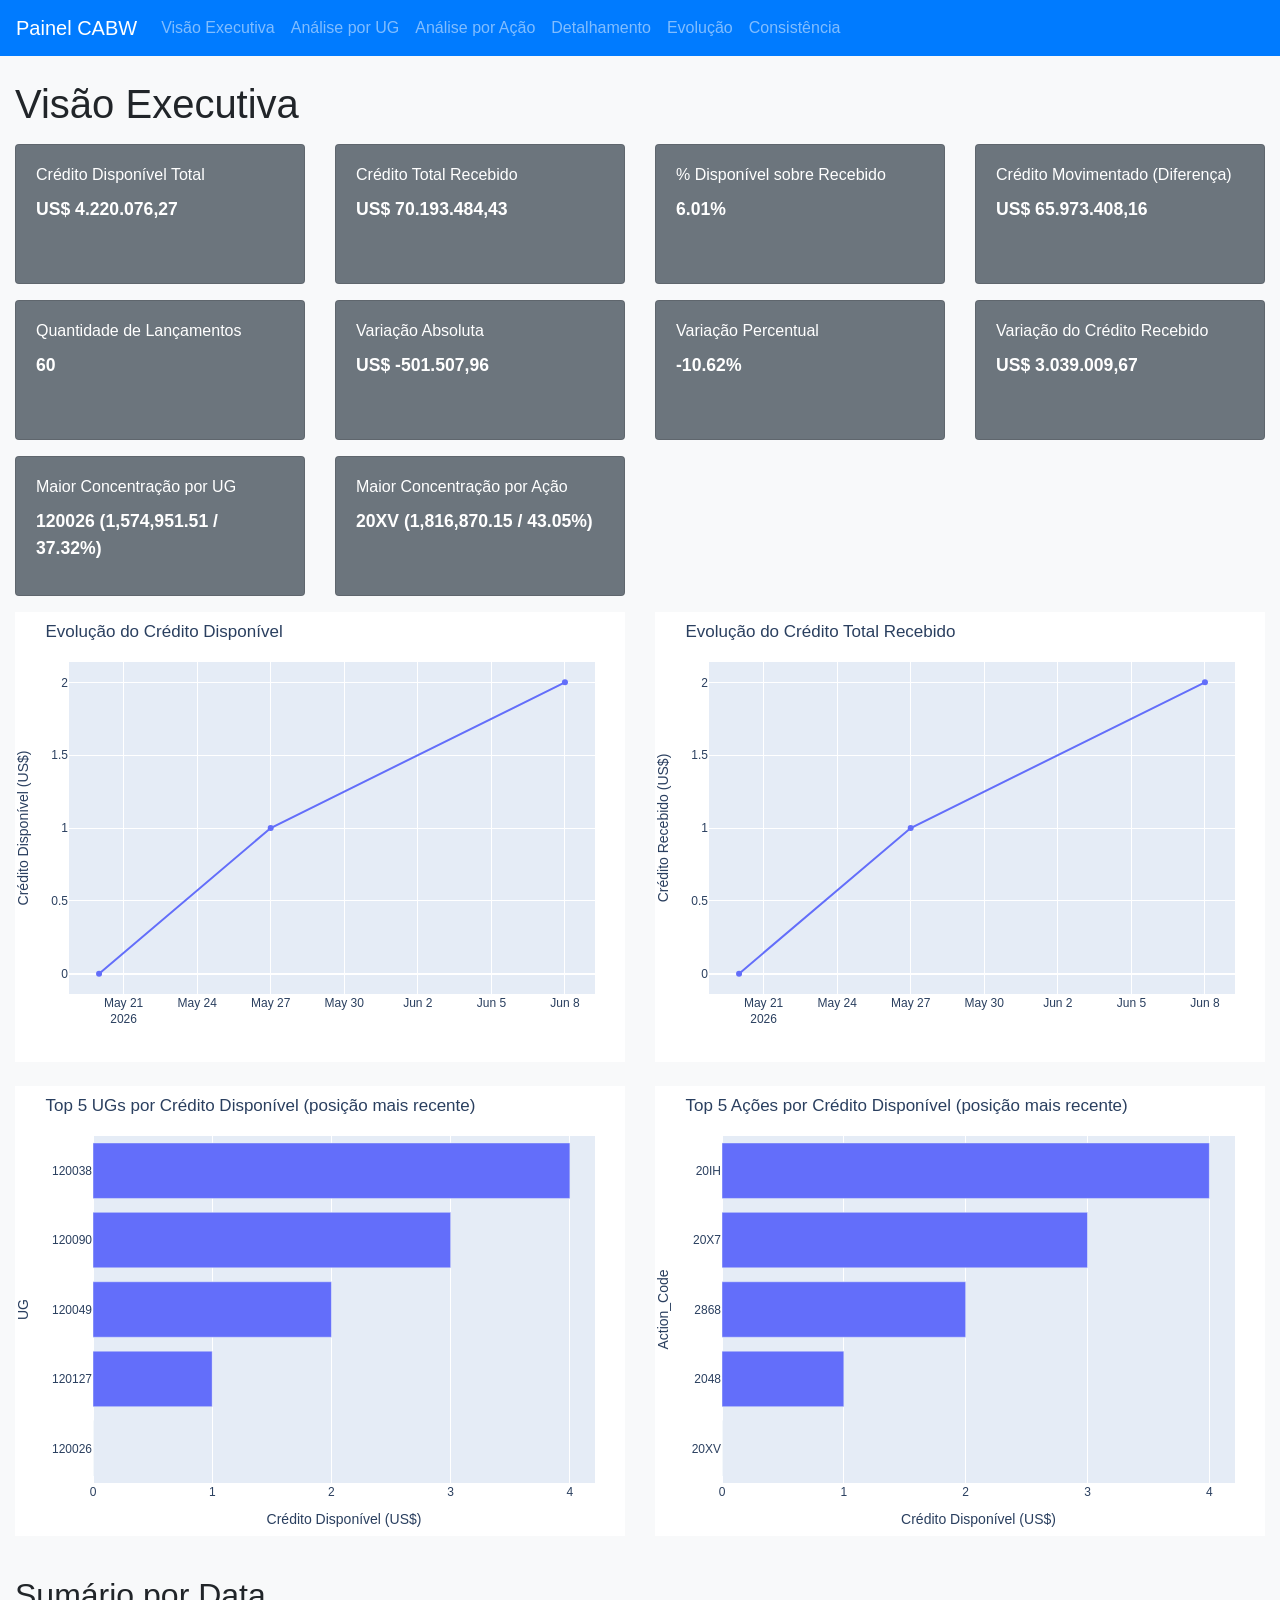
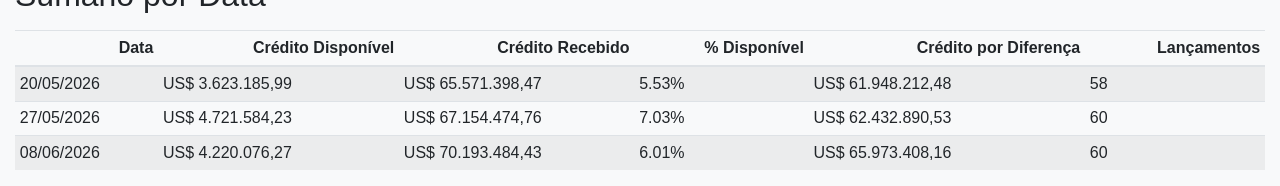
==== index.html @ 00cea477 "Add files via upload" ====
<!DOCTYPE html>
    <html lang="pt-BR">
    <head>
      <meta charset="utf-8">
      <meta name="viewport" content="width=device-width, initial-scale=1, shrink-to-fit=no">
      <title>Painel CABW - Visão Executiva</title>
      <link rel="stylesheet" href="https://cdn.jsdelivr.net/npm/bootstrap@4.6.2/dist/css/bootstrap.min.css">
      <link rel="stylesheet" type="text/css" href="css/style.css">
      <script src="https://cdn.plot.ly/plotly-2.16.1.min.js"></script>
    
    </head>
    <body>
    
    <nav class="navbar navbar-expand-lg navbar-dark bg-primary">
      <a class="navbar-brand" href="index.html">Painel CABW</a>
      <button class="navbar-toggler" type="button" data-toggle="collapse" data-target="#navbarNav" aria-controls="navbarNav" aria-expanded="false" aria-label="Toggle navigation">
        <span class="navbar-toggler-icon"></span>
      </button>
      <div class="collapse navbar-collapse" id="navbarNav">
        <ul class="navbar-nav mr-auto">
          <li class="nav-item"><a class="nav-link" href="index.html">Visão Executiva</a></li>
          <li class="nav-item"><a class="nav-link" href="ug.html">Análise por UG</a></li>
          <li class="nav-item"><a class="nav-link" href="action.html">Análise por Ação</a></li>
          <li class="nav-item"><a class="nav-link" href="detail.html">Detalhamento</a></li>
          <li class="nav-item"><a class="nav-link" href="evolution.html">Evolução</a></li>
          <li class="nav-item"><a class="nav-link" href="consistency.html">Consistência</a></li>
        </ul>
      </div>
    </nav>
    
    <div class="container-fluid mt-4">
    <h1>Visão Executiva</h1>
<div class='row'>
<div class='col-lg-3 col-md-4 col-sm-6 mb-3'><div class='card text-white bg-secondary h-100'><div class='card-body'><h6 class='card-title'>Crédito Disponível Total</h6><p class='card-text font-weight-bold'>US$ 4.220.076,27</p></div></div></div>
<div class='col-lg-3 col-md-4 col-sm-6 mb-3'><div class='card text-white bg-secondary h-100'><div class='card-body'><h6 class='card-title'>Crédito Total Recebido</h6><p class='card-text font-weight-bold'>US$ 70.193.484,43</p></div></div></div>
<div class='col-lg-3 col-md-4 col-sm-6 mb-3'><div class='card text-white bg-secondary h-100'><div class='card-body'><h6 class='card-title'>% Disponível sobre Recebido</h6><p class='card-text font-weight-bold'>6.01%</p></div></div></div>
<div class='col-lg-3 col-md-4 col-sm-6 mb-3'><div class='card text-white bg-secondary h-100'><div class='card-body'><h6 class='card-title'>Crédito Movimentado (Diferença)</h6><p class='card-text font-weight-bold'>US$ 65.973.408,16</p></div></div></div>
<div class='col-lg-3 col-md-4 col-sm-6 mb-3'><div class='card text-white bg-secondary h-100'><div class='card-body'><h6 class='card-title'>Quantidade de Lançamentos</h6><p class='card-text font-weight-bold'>60</p></div></div></div>
<div class='col-lg-3 col-md-4 col-sm-6 mb-3'><div class='card text-white bg-secondary h-100'><div class='card-body'><h6 class='card-title'>Variação Absoluta</h6><p class='card-text font-weight-bold'>US$ -501.507,96</p></div></div></div>
<div class='col-lg-3 col-md-4 col-sm-6 mb-3'><div class='card text-white bg-secondary h-100'><div class='card-body'><h6 class='card-title'>Variação Percentual</h6><p class='card-text font-weight-bold'>-10.62%</p></div></div></div>
<div class='col-lg-3 col-md-4 col-sm-6 mb-3'><div class='card text-white bg-secondary h-100'><div class='card-body'><h6 class='card-title'>Variação do Crédito Recebido</h6><p class='card-text font-weight-bold'>US$ 3.039.009,67</p></div></div></div>
<div class='col-lg-3 col-md-4 col-sm-6 mb-3'><div class='card text-white bg-secondary h-100'><div class='card-body'><h6 class='card-title'>Maior Concentração por UG</h6><p class='card-text font-weight-bold'>120026 (1,574,951.51 / 37.32%)</p></div></div></div>
<div class='col-lg-3 col-md-4 col-sm-6 mb-3'><div class='card text-white bg-secondary h-100'><div class='card-body'><h6 class='card-title'>Maior Concentração por Ação</h6><p class='card-text font-weight-bold'>20XV (1,816,870.15 / 43.05%)</p></div></div></div>
</div>
<div class='row'>
<div class='col-md-6 mb-4'><div>                            <div id="09d962c4-5b32-4e0e-83e0-f50b900b3395" class="plotly-graph-div" style="height:100%; width:100%;"></div>            <script type="text/javascript">                window.PLOTLYENV=window.PLOTLYENV || {};                                if (document.getElementById("09d962c4-5b32-4e0e-83e0-f50b900b3395")) {                    Plotly.newPlot(                        "09d962c4-5b32-4e0e-83e0-f50b900b3395",                        [{"hovertemplate":"=%{x}\u003cbr\u003eCrédito Disponível (US$)=%{y}\u003cextra\u003e\u003c\u002fextra\u003e","legendgroup":"","line":{"color":"#636efa","dash":"solid"},"marker":{"symbol":"circle"},"mode":"lines+markers","name":"","orientation":"v","showlegend":false,"x":["2026-05-20T00:00:00","2026-05-27T00:00:00","2026-06-08T00:00:00"],"xaxis":"x","y":{"dtype":"f8","bdata":"7FG4\u002foikS0HsUbgO7AJSQRWuRxErGVBB"},"yaxis":"y","type":"scatter"}],                        {"template":{"data":{"histogram2dcontour":[{"type":"histogram2dcontour","colorbar":{"outlinewidth":0,"ticks":""},"colorscale":[[0.0,"#0d0887"],[0.1111111111111111,"#46039f"],[0.2222222222222222,"#7201a8"],[0.3333333333333333,"#9c179e"],[0.4444444444444444,"#bd3786"],[0.5555555555555556,"#d8576b"],[0.6666666666666666,"#ed7953"],[0.7777777777777778,"#fb9f3a"],[0.8888888888888888,"#fdca26"],[1.0,"#f0f921"]]}],"choropleth":[{"type":"choropleth","colorbar":{"outlinewidth":0,"ticks":""}}],"histogram2d":[{"type":"histogram2d","colorbar":{"outlinewidth":0,"ticks":""},"colorscale":[[0.0,"#0d0887"],[0.1111111111111111,"#46039f"],[0.2222222222222222,"#7201a8"],[0.3333333333333333,"#9c179e"],[0.4444444444444444,"#bd3786"],[0.5555555555555556,"#d8576b"],[0.6666666666666666,"#ed7953"],[0.7777777777777778,"#fb9f3a"],[0.8888888888888888,"#fdca26"],[1.0,"#f0f921"]]}],"heatmap":[{"type":"heatmap","colorbar":{"outlinewidth":0,"ticks":""},"colorscale":[[0.0,"#0d0887"],[0.1111111111111111,"#46039f"],[0.2222222222222222,"#7201a8"],[0.3333333333333333,"#9c179e"],[0.4444444444444444,"#bd3786"],[0.5555555555555556,"#d8576b"],[0.6666666666666666,"#ed7953"],[0.7777777777777778,"#fb9f3a"],[0.8888888888888888,"#fdca26"],[1.0,"#f0f921"]]}],"contourcarpet":[{"type":"contourcarpet","colorbar":{"outlinewidth":0,"ticks":""}}],"contour":[{"type":"contour","colorbar":{"outlinewidth":0,"ticks":""},"colorscale":[[0.0,"#0d0887"],[0.1111111111111111,"#46039f"],[0.2222222222222222,"#7201a8"],[0.3333333333333333,"#9c179e"],[0.4444444444444444,"#bd3786"],[0.5555555555555556,"#d8576b"],[0.6666666666666666,"#ed7953"],[0.7777777777777778,"#fb9f3a"],[0.8888888888888888,"#fdca26"],[1.0,"#f0f921"]]}],"surface":[{"type":"surface","colorbar":{"outlinewidth":0,"ticks":""},"colorscale":[[0.0,"#0d0887"],[0.1111111111111111,"#46039f"],[0.2222222222222222,"#7201a8"],[0.3333333333333333,"#9c179e"],[0.4444444444444444,"#bd3786"],[0.5555555555555556,"#d8576b"],[0.6666666666666666,"#ed7953"],[0.7777777777777778,"#fb9f3a"],[0.8888888888888888,"#fdca26"],[1.0,"#f0f921"]]}],"mesh3d":[{"type":"mesh3d","colorbar":{"outlinewidth":0,"ticks":""}}],"scatter":[{"fillpattern":{"fillmode":"overlay","size":10,"solidity":0.2},"type":"scatter"}],"parcoords":[{"type":"parcoords","line":{"colorbar":{"outlinewidth":0,"ticks":""}}}],"scatterpolargl":[{"type":"scatterpolargl","marker":{"colorbar":{"outlinewidth":0,"ticks":""}}}],"bar":[{"error_x":{"color":"#2a3f5f"},"error_y":{"color":"#2a3f5f"},"marker":{"line":{"color":"#E5ECF6","width":0.5},"pattern":{"fillmode":"overlay","size":10,"solidity":0.2}},"type":"bar"}],"scattergeo":[{"type":"scattergeo","marker":{"colorbar":{"outlinewidth":0,"ticks":""}}}],"scatterpolar":[{"type":"scatterpolar","marker":{"colorbar":{"outlinewidth":0,"ticks":""}}}],"histogram":[{"marker":{"pattern":{"fillmode":"overlay","size":10,"solidity":0.2}},"type":"histogram"}],"scattergl":[{"type":"scattergl","marker":{"colorbar":{"outlinewidth":0,"ticks":""}}}],"scatter3d":[{"type":"scatter3d","line":{"colorbar":{"outlinewidth":0,"ticks":""}},"marker":{"colorbar":{"outlinewidth":0,"ticks":""}}}],"scattermap":[{"type":"scattermap","marker":{"colorbar":{"outlinewidth":0,"ticks":""}}}],"scattermapbox":[{"type":"scattermapbox","marker":{"colorbar":{"outlinewidth":0,"ticks":""}}}],"scatterternary":[{"type":"scatterternary","marker":{"colorbar":{"outlinewidth":0,"ticks":""}}}],"scattercarpet":[{"type":"scattercarpet","marker":{"colorbar":{"outlinewidth":0,"ticks":""}}}],"carpet":[{"aaxis":{"endlinecolor":"#2a3f5f","gridcolor":"white","linecolor":"white","minorgridcolor":"white","startlinecolor":"#2a3f5f"},"baxis":{"endlinecolor":"#2a3f5f","gridcolor":"white","linecolor":"white","minorgridcolor":"white","startlinecolor":"#2a3f5f"},"type":"carpet"}],"table":[{"cells":{"fill":{"color":"#EBF0F8"},"line":{"color":"white"}},"header":{"fill":{"color":"#C8D4E3"},"line":{"color":"white"}},"type":"table"}],"barpolar":[{"marker":{"line":{"color":"#E5ECF6","width":0.5},"pattern":{"fillmode":"overlay","size":10,"solidity":0.2}},"type":"barpolar"}],"pie":[{"automargin":true,"type":"pie"}]},"layout":{"autotypenumbers":"strict","colorway":["#636efa","#EF553B","#00cc96","#ab63fa","#FFA15A","#19d3f3","#FF6692","#B6E880","#FF97FF","#FECB52"],"font":{"color":"#2a3f5f"},"hovermode":"closest","hoverlabel":{"align":"left"},"paper_bgcolor":"white","plot_bgcolor":"#E5ECF6","polar":{"bgcolor":"#E5ECF6","angularaxis":{"gridcolor":"white","linecolor":"white","ticks":""},"radialaxis":{"gridcolor":"white","linecolor":"white","ticks":""}},"ternary":{"bgcolor":"#E5ECF6","aaxis":{"gridcolor":"white","linecolor":"white","ticks":""},"baxis":{"gridcolor":"white","linecolor":"white","ticks":""},"caxis":{"gridcolor":"white","linecolor":"white","ticks":""}},"coloraxis":{"colorbar":{"outlinewidth":0,"ticks":""}},"colorscale":{"sequential":[[0.0,"#0d0887"],[0.1111111111111111,"#46039f"],[0.2222222222222222,"#7201a8"],[0.3333333333333333,"#9c179e"],[0.4444444444444444,"#bd3786"],[0.5555555555555556,"#d8576b"],[0.6666666666666666,"#ed7953"],[0.7777777777777778,"#fb9f3a"],[0.8888888888888888,"#fdca26"],[1.0,"#f0f921"]],"sequentialminus":[[0.0,"#0d0887"],[0.1111111111111111,"#46039f"],[0.2222222222222222,"#7201a8"],[0.3333333333333333,"#9c179e"],[0.4444444444444444,"#bd3786"],[0.5555555555555556,"#d8576b"],[0.6666666666666666,"#ed7953"],[0.7777777777777778,"#fb9f3a"],[0.8888888888888888,"#fdca26"],[1.0,"#f0f921"]],"diverging":[[0,"#8e0152"],[0.1,"#c51b7d"],[0.2,"#de77ae"],[0.3,"#f1b6da"],[0.4,"#fde0ef"],[0.5,"#f7f7f7"],[0.6,"#e6f5d0"],[0.7,"#b8e186"],[0.8,"#7fbc41"],[0.9,"#4d9221"],[1,"#276419"]]},"xaxis":{"gridcolor":"white","linecolor":"white","ticks":"","title":{"standoff":15},"zerolinecolor":"white","automargin":true,"zerolinewidth":2},"yaxis":{"gridcolor":"white","linecolor":"white","ticks":"","title":{"standoff":15},"zerolinecolor":"white","automargin":true,"zerolinewidth":2},"scene":{"xaxis":{"backgroundcolor":"#E5ECF6","gridcolor":"white","linecolor":"white","showbackground":true,"ticks":"","zerolinecolor":"white","gridwidth":2},"yaxis":{"backgroundcolor":"#E5ECF6","gridcolor":"white","linecolor":"white","showbackground":true,"ticks":"","zerolinecolor":"white","gridwidth":2},"zaxis":{"backgroundcolor":"#E5ECF6","gridcolor":"white","linecolor":"white","showbackground":true,"ticks":"","zerolinecolor":"white","gridwidth":2}},"shapedefaults":{"line":{"color":"#2a3f5f"}},"annotationdefaults":{"arrowcolor":"#2a3f5f","arrowhead":0,"arrowwidth":1},"geo":{"bgcolor":"white","landcolor":"#E5ECF6","subunitcolor":"white","showland":true,"showlakes":true,"lakecolor":"white"},"title":{"x":0.05},"mapbox":{"style":"light"}}},"xaxis":{"anchor":"y","domain":[0.0,1.0],"title":{"text":""}},"yaxis":{"anchor":"x","domain":[0.0,1.0],"title":{"text":"Crédito Disponível (US$)"}},"legend":{"tracegroupgap":0},"title":{"text":"Evolução do Crédito Disponível"},"margin":{"l":30,"r":30,"t":50,"b":30}},                        {"responsive": true}                    )                };            </script>        </div></div>
<div class='col-md-6 mb-4'><div>                            <div id="1243bd8f-398c-46e4-9944-5374d0a88095" class="plotly-graph-div" style="height:100%; width:100%;"></div>            <script type="text/javascript">                window.PLOTLYENV=window.PLOTLYENV || {};                                if (document.getElementById("1243bd8f-398c-46e4-9944-5374d0a88095")) {                    Plotly.newPlot(                        "1243bd8f-398c-46e4-9944-5374d0a88095",                        [{"hovertemplate":"=%{x}\u003cbr\u003eCrédito Recebido (US$)=%{y}\u003cextra\u003e\u003c\u002fextra\u003e","legendgroup":"","line":{"color":"#636efa","dash":"solid"},"marker":{"symbol":"circle"},"mode":"lines+markers","name":"","orientation":"v","showlegend":false,"x":["2026-05-20T00:00:00","2026-05-27T00:00:00","2026-06-08T00:00:00"],"xaxis":"x","y":{"dtype":"f8","bdata":"XI\u002fCM1JEj0FxPQqryAKQQexRuDFFvJBB"},"yaxis":"y","type":"scatter"}],                        {"template":{"data":{"histogram2dcontour":[{"type":"histogram2dcontour","colorbar":{"outlinewidth":0,"ticks":""},"colorscale":[[0.0,"#0d0887"],[0.1111111111111111,"#46039f"],[0.2222222222222222,"#7201a8"],[0.3333333333333333,"#9c179e"],[0.4444444444444444,"#bd3786"],[0.5555555555555556,"#d8576b"],[0.6666666666666666,"#ed7953"],[0.7777777777777778,"#fb9f3a"],[0.8888888888888888,"#fdca26"],[1.0,"#f0f921"]]}],"choropleth":[{"type":"choropleth","colorbar":{"outlinewidth":0,"ticks":""}}],"histogram2d":[{"type":"histogram2d","colorbar":{"outlinewidth":0,"ticks":""},"colorscale":[[0.0,"#0d0887"],[0.1111111111111111,"#46039f"],[0.2222222222222222,"#7201a8"],[0.3333333333333333,"#9c179e"],[0.4444444444444444,"#bd3786"],[0.5555555555555556,"#d8576b"],[0.6666666666666666,"#ed7953"],[0.7777777777777778,"#fb9f3a"],[0.8888888888888888,"#fdca26"],[1.0,"#f0f921"]]}],"heatmap":[{"type":"heatmap","colorbar":{"outlinewidth":0,"ticks":""},"colorscale":[[0.0,"#0d0887"],[0.1111111111111111,"#46039f"],[0.2222222222222222,"#7201a8"],[0.3333333333333333,"#9c179e"],[0.4444444444444444,"#bd3786"],[0.5555555555555556,"#d8576b"],[0.6666666666666666,"#ed7953"],[0.7777777777777778,"#fb9f3a"],[0.8888888888888888,"#fdca26"],[1.0,"#f0f921"]]}],"contourcarpet":[{"type":"contourcarpet","colorbar":{"outlinewidth":0,"ticks":""}}],"contour":[{"type":"contour","colorbar":{"outlinewidth":0,"ticks":""},"colorscale":[[0.0,"#0d0887"],[0.1111111111111111,"#46039f"],[0.2222222222222222,"#7201a8"],[0.3333333333333333,"#9c179e"],[0.4444444444444444,"#bd3786"],[0.5555555555555556,"#d8576b"],[0.6666666666666666,"#ed7953"],[0.7777777777777778,"#fb9f3a"],[0.8888888888888888,"#fdca26"],[1.0,"#f0f921"]]}],"surface":[{"type":"surface","colorbar":{"outlinewidth":0,"ticks":""},"colorscale":[[0.0,"#0d0887"],[0.1111111111111111,"#46039f"],[0.2222222222222222,"#7201a8"],[0.3333333333333333,"#9c179e"],[0.4444444444444444,"#bd3786"],[0.5555555555555556,"#d8576b"],[0.6666666666666666,"#ed7953"],[0.7777777777777778,"#fb9f3a"],[0.8888888888888888,"#fdca26"],[1.0,"#f0f921"]]}],"mesh3d":[{"type":"mesh3d","colorbar":{"outlinewidth":0,"ticks":""}}],"scatter":[{"fillpattern":{"fillmode":"overlay","size":10,"solidity":0.2},"type":"scatter"}],"parcoords":[{"type":"parcoords","line":{"colorbar":{"outlinewidth":0,"ticks":""}}}],"scatterpolargl":[{"type":"scatterpolargl","marker":{"colorbar":{"outlinewidth":0,"ticks":""}}}],"bar":[{"error_x":{"color":"#2a3f5f"},"error_y":{"color":"#2a3f5f"},"marker":{"line":{"color":"#E5ECF6","width":0.5},"pattern":{"fillmode":"overlay","size":10,"solidity":0.2}},"type":"bar"}],"scattergeo":[{"type":"scattergeo","marker":{"colorbar":{"outlinewidth":0,"ticks":""}}}],"scatterpolar":[{"type":"scatterpolar","marker":{"colorbar":{"outlinewidth":0,"ticks":""}}}],"histogram":[{"marker":{"pattern":{"fillmode":"overlay","size":10,"solidity":0.2}},"type":"histogram"}],"scattergl":[{"type":"scattergl","marker":{"colorbar":{"outlinewidth":0,"ticks":""}}}],"scatter3d":[{"type":"scatter3d","line":{"colorbar":{"outlinewidth":0,"ticks":""}},"marker":{"colorbar":{"outlinewidth":0,"ticks":""}}}],"scattermap":[{"type":"scattermap","marker":{"colorbar":{"outlinewidth":0,"ticks":""}}}],"scattermapbox":[{"type":"scattermapbox","marker":{"colorbar":{"outlinewidth":0,"ticks":""}}}],"scatterternary":[{"type":"scatterternary","marker":{"colorbar":{"outlinewidth":0,"ticks":""}}}],"scattercarpet":[{"type":"scattercarpet","marker":{"colorbar":{"outlinewidth":0,"ticks":""}}}],"carpet":[{"aaxis":{"endlinecolor":"#2a3f5f","gridcolor":"white","linecolor":"white","minorgridcolor":"white","startlinecolor":"#2a3f5f"},"baxis":{"endlinecolor":"#2a3f5f","gridcolor":"white","linecolor":"white","minorgridcolor":"white","startlinecolor":"#2a3f5f"},"type":"carpet"}],"table":[{"cells":{"fill":{"color":"#EBF0F8"},"line":{"color":"white"}},"header":{"fill":{"color":"#C8D4E3"},"line":{"color":"white"}},"type":"table"}],"barpolar":[{"marker":{"line":{"color":"#E5ECF6","width":0.5},"pattern":{"fillmode":"overlay","size":10,"solidity":0.2}},"type":"barpolar"}],"pie":[{"automargin":true,"type":"pie"}]},"layout":{"autotypenumbers":"strict","colorway":["#636efa","#EF553B","#00cc96","#ab63fa","#FFA15A","#19d3f3","#FF6692","#B6E880","#FF97FF","#FECB52"],"font":{"color":"#2a3f5f"},"hovermode":"closest","hoverlabel":{"align":"left"},"paper_bgcolor":"white","plot_bgcolor":"#E5ECF6","polar":{"bgcolor":"#E5ECF6","angularaxis":{"gridcolor":"white","linecolor":"white","ticks":""},"radialaxis":{"gridcolor":"white","linecolor":"white","ticks":""}},"ternary":{"bgcolor":"#E5ECF6","aaxis":{"gridcolor":"white","linecolor":"white","ticks":""},"baxis":{"gridcolor":"white","linecolor":"white","ticks":""},"caxis":{"gridcolor":"white","linecolor":"white","ticks":""}},"coloraxis":{"colorbar":{"outlinewidth":0,"ticks":""}},"colorscale":{"sequential":[[0.0,"#0d0887"],[0.1111111111111111,"#46039f"],[0.2222222222222222,"#7201a8"],[0.3333333333333333,"#9c179e"],[0.4444444444444444,"#bd3786"],[0.5555555555555556,"#d8576b"],[0.6666666666666666,"#ed7953"],[0.7777777777777778,"#fb9f3a"],[0.8888888888888888,"#fdca26"],[1.0,"#f0f921"]],"sequentialminus":[[0.0,"#0d0887"],[0.1111111111111111,"#46039f"],[0.2222222222222222,"#7201a8"],[0.3333333333333333,"#9c179e"],[0.4444444444444444,"#bd3786"],[0.5555555555555556,"#d8576b"],[0.6666666666666666,"#ed7953"],[0.7777777777777778,"#fb9f3a"],[0.8888888888888888,"#fdca26"],[1.0,"#f0f921"]],"diverging":[[0,"#8e0152"],[0.1,"#c51b7d"],[0.2,"#de77ae"],[0.3,"#f1b6da"],[0.4,"#fde0ef"],[0.5,"#f7f7f7"],[0.6,"#e6f5d0"],[0.7,"#b8e186"],[0.8,"#7fbc41"],[0.9,"#4d9221"],[1,"#276419"]]},"xaxis":{"gridcolor":"white","linecolor":"white","ticks":"","title":{"standoff":15},"zerolinecolor":"white","automargin":true,"zerolinewidth":2},"yaxis":{"gridcolor":"white","linecolor":"white","ticks":"","title":{"standoff":15},"zerolinecolor":"white","automargin":true,"zerolinewidth":2},"scene":{"xaxis":{"backgroundcolor":"#E5ECF6","gridcolor":"white","linecolor":"white","showbackground":true,"ticks":"","zerolinecolor":"white","gridwidth":2},"yaxis":{"backgroundcolor":"#E5ECF6","gridcolor":"white","linecolor":"white","showbackground":true,"ticks":"","zerolinecolor":"white","gridwidth":2},"zaxis":{"backgroundcolor":"#E5ECF6","gridcolor":"white","linecolor":"white","showbackground":true,"ticks":"","zerolinecolor":"white","gridwidth":2}},"shapedefaults":{"line":{"color":"#2a3f5f"}},"annotationdefaults":{"arrowcolor":"#2a3f5f","arrowhead":0,"arrowwidth":1},"geo":{"bgcolor":"white","landcolor":"#E5ECF6","subunitcolor":"white","showland":true,"showlakes":true,"lakecolor":"white"},"title":{"x":0.05},"mapbox":{"style":"light"}}},"xaxis":{"anchor":"y","domain":[0.0,1.0],"title":{"text":""}},"yaxis":{"anchor":"x","domain":[0.0,1.0],"title":{"text":"Crédito Recebido (US$)"}},"legend":{"tracegroupgap":0},"title":{"text":"Evolução do Crédito Total Recebido"},"margin":{"l":30,"r":30,"t":50,"b":30}},                        {"responsive": true}                    )                };            </script>        </div></div>
</div>
<div class='row'>
<div class='col-md-6 mb-4'><div>                            <div id="3a783bea-ceca-4123-b2e2-2607a1b69ddd" class="plotly-graph-div" style="height:100%; width:100%;"></div>            <script type="text/javascript">                window.PLOTLYENV=window.PLOTLYENV || {};                                if (document.getElementById("3a783bea-ceca-4123-b2e2-2607a1b69ddd")) {                    Plotly.newPlot(                        "3a783bea-ceca-4123-b2e2-2607a1b69ddd",                        [{"hovertemplate":"Crédito Disponível (US$)=%{x}\u003cbr\u003eUG=%{y}\u003cextra\u003e\u003c\u002fextra\u003e","legendgroup":"","marker":{"color":"#636efa","pattern":{"shape":""}},"name":"","orientation":"h","showlegend":false,"textposition":"auto","x":{"dtype":"f8","bdata":"KlyPgicIOEGamZmZF\u002fYsQQrXo3A+ViRBH4XrUR5BG0EpXI\u002fCx\u002fITQQ=="},"xaxis":"x","y":["120026","120127","120049","120090","120038"],"yaxis":"y","type":"bar"}],                        {"template":{"data":{"histogram2dcontour":[{"type":"histogram2dcontour","colorbar":{"outlinewidth":0,"ticks":""},"colorscale":[[0.0,"#0d0887"],[0.1111111111111111,"#46039f"],[0.2222222222222222,"#7201a8"],[0.3333333333333333,"#9c179e"],[0.4444444444444444,"#bd3786"],[0.5555555555555556,"#d8576b"],[0.6666666666666666,"#ed7953"],[0.7777777777777778,"#fb9f3a"],[0.8888888888888888,"#fdca26"],[1.0,"#f0f921"]]}],"choropleth":[{"type":"choropleth","colorbar":{"outlinewidth":0,"ticks":""}}],"histogram2d":[{"type":"histogram2d","colorbar":{"outlinewidth":0,"ticks":""},"colorscale":[[0.0,"#0d0887"],[0.1111111111111111,"#46039f"],[0.2222222222222222,"#7201a8"],[0.3333333333333333,"#9c179e"],[0.4444444444444444,"#bd3786"],[0.5555555555555556,"#d8576b"],[0.6666666666666666,"#ed7953"],[0.7777777777777778,"#fb9f3a"],[0.8888888888888888,"#fdca26"],[1.0,"#f0f921"]]}],"heatmap":[{"type":"heatmap","colorbar":{"outlinewidth":0,"ticks":""},"colorscale":[[0.0,"#0d0887"],[0.1111111111111111,"#46039f"],[0.2222222222222222,"#7201a8"],[0.3333333333333333,"#9c179e"],[0.4444444444444444,"#bd3786"],[0.5555555555555556,"#d8576b"],[0.6666666666666666,"#ed7953"],[0.7777777777777778,"#fb9f3a"],[0.8888888888888888,"#fdca26"],[1.0,"#f0f921"]]}],"contourcarpet":[{"type":"contourcarpet","colorbar":{"outlinewidth":0,"ticks":""}}],"contour":[{"type":"contour","colorbar":{"outlinewidth":0,"ticks":""},"colorscale":[[0.0,"#0d0887"],[0.1111111111111111,"#46039f"],[0.2222222222222222,"#7201a8"],[0.3333333333333333,"#9c179e"],[0.4444444444444444,"#bd3786"],[0.5555555555555556,"#d8576b"],[0.6666666666666666,"#ed7953"],[0.7777777777777778,"#fb9f3a"],[0.8888888888888888,"#fdca26"],[1.0,"#f0f921"]]}],"surface":[{"type":"surface","colorbar":{"outlinewidth":0,"ticks":""},"colorscale":[[0.0,"#0d0887"],[0.1111111111111111,"#46039f"],[0.2222222222222222,"#7201a8"],[0.3333333333333333,"#9c179e"],[0.4444444444444444,"#bd3786"],[0.5555555555555556,"#d8576b"],[0.6666666666666666,"#ed7953"],[0.7777777777777778,"#fb9f3a"],[0.8888888888888888,"#fdca26"],[1.0,"#f0f921"]]}],"mesh3d":[{"type":"mesh3d","colorbar":{"outlinewidth":0,"ticks":""}}],"scatter":[{"fillpattern":{"fillmode":"overlay","size":10,"solidity":0.2},"type":"scatter"}],"parcoords":[{"type":"parcoords","line":{"colorbar":{"outlinewidth":0,"ticks":""}}}],"scatterpolargl":[{"type":"scatterpolargl","marker":{"colorbar":{"outlinewidth":0,"ticks":""}}}],"bar":[{"error_x":{"color":"#2a3f5f"},"error_y":{"color":"#2a3f5f"},"marker":{"line":{"color":"#E5ECF6","width":0.5},"pattern":{"fillmode":"overlay","size":10,"solidity":0.2}},"type":"bar"}],"scattergeo":[{"type":"scattergeo","marker":{"colorbar":{"outlinewidth":0,"ticks":""}}}],"scatterpolar":[{"type":"scatterpolar","marker":{"colorbar":{"outlinewidth":0,"ticks":""}}}],"histogram":[{"marker":{"pattern":{"fillmode":"overlay","size":10,"solidity":0.2}},"type":"histogram"}],"scattergl":[{"type":"scattergl","marker":{"colorbar":{"outlinewidth":0,"ticks":""}}}],"scatter3d":[{"type":"scatter3d","line":{"colorbar":{"outlinewidth":0,"ticks":""}},"marker":{"colorbar":{"outlinewidth":0,"ticks":""}}}],"scattermap":[{"type":"scattermap","marker":{"colorbar":{"outlinewidth":0,"ticks":""}}}],"scattermapbox":[{"type":"scattermapbox","marker":{"colorbar":{"outlinewidth":0,"ticks":""}}}],"scatterternary":[{"type":"scatterternary","marker":{"colorbar":{"outlinewidth":0,"ticks":""}}}],"scattercarpet":[{"type":"scattercarpet","marker":{"colorbar":{"outlinewidth":0,"ticks":""}}}],"carpet":[{"aaxis":{"endlinecolor":"#2a3f5f","gridcolor":"white","linecolor":"white","minorgridcolor":"white","startlinecolor":"#2a3f5f"},"baxis":{"endlinecolor":"#2a3f5f","gridcolor":"white","linecolor":"white","minorgridcolor":"white","startlinecolor":"#2a3f5f"},"type":"carpet"}],"table":[{"cells":{"fill":{"color":"#EBF0F8"},"line":{"color":"white"}},"header":{"fill":{"color":"#C8D4E3"},"line":{"color":"white"}},"type":"table"}],"barpolar":[{"marker":{"line":{"color":"#E5ECF6","width":0.5},"pattern":{"fillmode":"overlay","size":10,"solidity":0.2}},"type":"barpolar"}],"pie":[{"automargin":true,"type":"pie"}]},"layout":{"autotypenumbers":"strict","colorway":["#636efa","#EF553B","#00cc96","#ab63fa","#FFA15A","#19d3f3","#FF6692","#B6E880","#FF97FF","#FECB52"],"font":{"color":"#2a3f5f"},"hovermode":"closest","hoverlabel":{"align":"left"},"paper_bgcolor":"white","plot_bgcolor":"#E5ECF6","polar":{"bgcolor":"#E5ECF6","angularaxis":{"gridcolor":"white","linecolor":"white","ticks":""},"radialaxis":{"gridcolor":"white","linecolor":"white","ticks":""}},"ternary":{"bgcolor":"#E5ECF6","aaxis":{"gridcolor":"white","linecolor":"white","ticks":""},"baxis":{"gridcolor":"white","linecolor":"white","ticks":""},"caxis":{"gridcolor":"white","linecolor":"white","ticks":""}},"coloraxis":{"colorbar":{"outlinewidth":0,"ticks":""}},"colorscale":{"sequential":[[0.0,"#0d0887"],[0.1111111111111111,"#46039f"],[0.2222222222222222,"#7201a8"],[0.3333333333333333,"#9c179e"],[0.4444444444444444,"#bd3786"],[0.5555555555555556,"#d8576b"],[0.6666666666666666,"#ed7953"],[0.7777777777777778,"#fb9f3a"],[0.8888888888888888,"#fdca26"],[1.0,"#f0f921"]],"sequentialminus":[[0.0,"#0d0887"],[0.1111111111111111,"#46039f"],[0.2222222222222222,"#7201a8"],[0.3333333333333333,"#9c179e"],[0.4444444444444444,"#bd3786"],[0.5555555555555556,"#d8576b"],[0.6666666666666666,"#ed7953"],[0.7777777777777778,"#fb9f3a"],[0.8888888888888888,"#fdca26"],[1.0,"#f0f921"]],"diverging":[[0,"#8e0152"],[0.1,"#c51b7d"],[0.2,"#de77ae"],[0.3,"#f1b6da"],[0.4,"#fde0ef"],[0.5,"#f7f7f7"],[0.6,"#e6f5d0"],[0.7,"#b8e186"],[0.8,"#7fbc41"],[0.9,"#4d9221"],[1,"#276419"]]},"xaxis":{"gridcolor":"white","linecolor":"white","ticks":"","title":{"standoff":15},"zerolinecolor":"white","automargin":true,"zerolinewidth":2},"yaxis":{"gridcolor":"white","linecolor":"white","ticks":"","title":{"standoff":15},"zerolinecolor":"white","automargin":true,"zerolinewidth":2},"scene":{"xaxis":{"backgroundcolor":"#E5ECF6","gridcolor":"white","linecolor":"white","showbackground":true,"ticks":"","zerolinecolor":"white","gridwidth":2},"yaxis":{"backgroundcolor":"#E5ECF6","gridcolor":"white","linecolor":"white","showbackground":true,"ticks":"","zerolinecolor":"white","gridwidth":2},"zaxis":{"backgroundcolor":"#E5ECF6","gridcolor":"white","linecolor":"white","showbackground":true,"ticks":"","zerolinecolor":"white","gridwidth":2}},"shapedefaults":{"line":{"color":"#2a3f5f"}},"annotationdefaults":{"arrowcolor":"#2a3f5f","arrowhead":0,"arrowwidth":1},"geo":{"bgcolor":"white","landcolor":"#E5ECF6","subunitcolor":"white","showland":true,"showlakes":true,"lakecolor":"white"},"title":{"x":0.05},"mapbox":{"style":"light"}}},"xaxis":{"anchor":"y","domain":[0.0,1.0],"title":{"text":"Crédito Disponível (US$)"}},"yaxis":{"anchor":"x","domain":[0.0,1.0],"title":{"text":"UG"}},"legend":{"tracegroupgap":0},"title":{"text":"Top 5 UGs por Crédito Disponível (posição mais recente)"},"barmode":"relative","margin":{"l":30,"r":30,"t":50,"b":30}},                        {"responsive": true}                    )                };            </script>        </div></div>
<div class='col-md-6 mb-4'><div>                            <div id="7b621450-e0ec-4f0a-9a6c-9741e416c7e7" class="plotly-graph-div" style="height:100%; width:100%;"></div>            <script type="text/javascript">                window.PLOTLYENV=window.PLOTLYENV || {};                                if (document.getElementById("7b621450-e0ec-4f0a-9a6c-9741e416c7e7")) {                    Plotly.newPlot(                        "7b621450-e0ec-4f0a-9a6c-9741e416c7e7",                        [{"hovertemplate":"Crédito Disponível (US$)=%{x}\u003cbr\u003eAction_Code=%{y}\u003cextra\u003e\u003c\u002fextra\u003e","legendgroup":"","marker":{"color":"#636efa","pattern":{"shape":""}},"name":"","orientation":"h","showlegend":false,"textposition":"auto","x":{"dtype":"f8","bdata":"ZmZmJia5O0FSuB5FAkQ0QR+F61FiARlBH4XrUZ5yE0HNzMzMGDQBQQ=="},"xaxis":"x","y":["20XV","2048","2868","20X7","20IH"],"yaxis":"y","type":"bar"}],                        {"template":{"data":{"histogram2dcontour":[{"type":"histogram2dcontour","colorbar":{"outlinewidth":0,"ticks":""},"colorscale":[[0.0,"#0d0887"],[0.1111111111111111,"#46039f"],[0.2222222222222222,"#7201a8"],[0.3333333333333333,"#9c179e"],[0.4444444444444444,"#bd3786"],[0.5555555555555556,"#d8576b"],[0.6666666666666666,"#ed7953"],[0.7777777777777778,"#fb9f3a"],[0.8888888888888888,"#fdca26"],[1.0,"#f0f921"]]}],"choropleth":[{"type":"choropleth","colorbar":{"outlinewidth":0,"ticks":""}}],"histogram2d":[{"type":"histogram2d","colorbar":{"outlinewidth":0,"ticks":""},"colorscale":[[0.0,"#0d0887"],[0.1111111111111111,"#46039f"],[0.2222222222222222,"#7201a8"],[0.3333333333333333,"#9c179e"],[0.4444444444444444,"#bd3786"],[0.5555555555555556,"#d8576b"],[0.6666666666666666,"#ed7953"],[0.7777777777777778,"#fb9f3a"],[0.8888888888888888,"#fdca26"],[1.0,"#f0f921"]]}],"heatmap":[{"type":"heatmap","colorbar":{"outlinewidth":0,"ticks":""},"colorscale":[[0.0,"#0d0887"],[0.1111111111111111,"#46039f"],[0.2222222222222222,"#7201a8"],[0.3333333333333333,"#9c179e"],[0.4444444444444444,"#bd3786"],[0.5555555555555556,"#d8576b"],[0.6666666666666666,"#ed7953"],[0.7777777777777778,"#fb9f3a"],[0.8888888888888888,"#fdca26"],[1.0,"#f0f921"]]}],"contourcarpet":[{"type":"contourcarpet","colorbar":{"outlinewidth":0,"ticks":""}}],"contour":[{"type":"contour","colorbar":{"outlinewidth":0,"ticks":""},"colorscale":[[0.0,"#0d0887"],[0.1111111111111111,"#46039f"],[0.2222222222222222,"#7201a8"],[0.3333333333333333,"#9c179e"],[0.4444444444444444,"#bd3786"],[0.5555555555555556,"#d8576b"],[0.6666666666666666,"#ed7953"],[0.7777777777777778,"#fb9f3a"],[0.8888888888888888,"#fdca26"],[1.0,"#f0f921"]]}],"surface":[{"type":"surface","colorbar":{"outlinewidth":0,"ticks":""},"colorscale":[[0.0,"#0d0887"],[0.1111111111111111,"#46039f"],[0.2222222222222222,"#7201a8"],[0.3333333333333333,"#9c179e"],[0.4444444444444444,"#bd3786"],[0.5555555555555556,"#d8576b"],[0.6666666666666666,"#ed7953"],[0.7777777777777778,"#fb9f3a"],[0.8888888888888888,"#fdca26"],[1.0,"#f0f921"]]}],"mesh3d":[{"type":"mesh3d","colorbar":{"outlinewidth":0,"ticks":""}}],"scatter":[{"fillpattern":{"fillmode":"overlay","size":10,"solidity":0.2},"type":"scatter"}],"parcoords":[{"type":"parcoords","line":{"colorbar":{"outlinewidth":0,"ticks":""}}}],"scatterpolargl":[{"type":"scatterpolargl","marker":{"colorbar":{"outlinewidth":0,"ticks":""}}}],"bar":[{"error_x":{"color":"#2a3f5f"},"error_y":{"color":"#2a3f5f"},"marker":{"line":{"color":"#E5ECF6","width":0.5},"pattern":{"fillmode":"overlay","size":10,"solidity":0.2}},"type":"bar"}],"scattergeo":[{"type":"scattergeo","marker":{"colorbar":{"outlinewidth":0,"ticks":""}}}],"scatterpolar":[{"type":"scatterpolar","marker":{"colorbar":{"outlinewidth":0,"ticks":""}}}],"histogram":[{"marker":{"pattern":{"fillmode":"overlay","size":10,"solidity":0.2}},"type":"histogram"}],"scattergl":[{"type":"scattergl","marker":{"colorbar":{"outlinewidth":0,"ticks":""}}}],"scatter3d":[{"type":"scatter3d","line":{"colorbar":{"outlinewidth":0,"ticks":""}},"marker":{"colorbar":{"outlinewidth":0,"ticks":""}}}],"scattermap":[{"type":"scattermap","marker":{"colorbar":{"outlinewidth":0,"ticks":""}}}],"scattermapbox":[{"type":"scattermapbox","marker":{"colorbar":{"outlinewidth":0,"ticks":""}}}],"scatterternary":[{"type":"scatterternary","marker":{"colorbar":{"outlinewidth":0,"ticks":""}}}],"scattercarpet":[{"type":"scattercarpet","marker":{"colorbar":{"outlinewidth":0,"ticks":""}}}],"carpet":[{"aaxis":{"endlinecolor":"#2a3f5f","gridcolor":"white","linecolor":"white","minorgridcolor":"white","startlinecolor":"#2a3f5f"},"baxis":{"endlinecolor":"#2a3f5f","gridcolor":"white","linecolor":"white","minorgridcolor":"white","startlinecolor":"#2a3f5f"},"type":"carpet"}],"table":[{"cells":{"fill":{"color":"#EBF0F8"},"line":{"color":"white"}},"header":{"fill":{"color":"#C8D4E3"},"line":{"color":"white"}},"type":"table"}],"barpolar":[{"marker":{"line":{"color":"#E5ECF6","width":0.5},"pattern":{"fillmode":"overlay","size":10,"solidity":0.2}},"type":"barpolar"}],"pie":[{"automargin":true,"type":"pie"}]},"layout":{"autotypenumbers":"strict","colorway":["#636efa","#EF553B","#00cc96","#ab63fa","#FFA15A","#19d3f3","#FF6692","#B6E880","#FF97FF","#FECB52"],"font":{"color":"#2a3f5f"},"hovermode":"closest","hoverlabel":{"align":"left"},"paper_bgcolor":"white","plot_bgcolor":"#E5ECF6","polar":{"bgcolor":"#E5ECF6","angularaxis":{"gridcolor":"white","linecolor":"white","ticks":""},"radialaxis":{"gridcolor":"white","linecolor":"white","ticks":""}},"ternary":{"bgcolor":"#E5ECF6","aaxis":{"gridcolor":"white","linecolor":"white","ticks":""},"baxis":{"gridcolor":"white","linecolor":"white","ticks":""},"caxis":{"gridcolor":"white","linecolor":"white","ticks":""}},"coloraxis":{"colorbar":{"outlinewidth":0,"ticks":""}},"colorscale":{"sequential":[[0.0,"#0d0887"],[0.1111111111111111,"#46039f"],[0.2222222222222222,"#7201a8"],[0.3333333333333333,"#9c179e"],[0.4444444444444444,"#bd3786"],[0.5555555555555556,"#d8576b"],[0.6666666666666666,"#ed7953"],[0.7777777777777778,"#fb9f3a"],[0.8888888888888888,"#fdca26"],[1.0,"#f0f921"]],"sequentialminus":[[0.0,"#0d0887"],[0.1111111111111111,"#46039f"],[0.2222222222222222,"#7201a8"],[0.3333333333333333,"#9c179e"],[0.4444444444444444,"#bd3786"],[0.5555555555555556,"#d8576b"],[0.6666666666666666,"#ed7953"],[0.7777777777777778,"#fb9f3a"],[0.8888888888888888,"#fdca26"],[1.0,"#f0f921"]],"diverging":[[0,"#8e0152"],[0.1,"#c51b7d"],[0.2,"#de77ae"],[0.3,"#f1b6da"],[0.4,"#fde0ef"],[0.5,"#f7f7f7"],[0.6,"#e6f5d0"],[0.7,"#b8e186"],[0.8,"#7fbc41"],[0.9,"#4d9221"],[1,"#276419"]]},"xaxis":{"gridcolor":"white","linecolor":"white","ticks":"","title":{"standoff":15},"zerolinecolor":"white","automargin":true,"zerolinewidth":2},"yaxis":{"gridcolor":"white","linecolor":"white","ticks":"","title":{"standoff":15},"zerolinecolor":"white","automargin":true,"zerolinewidth":2},"scene":{"xaxis":{"backgroundcolor":"#E5ECF6","gridcolor":"white","linecolor":"white","showbackground":true,"ticks":"","zerolinecolor":"white","gridwidth":2},"yaxis":{"backgroundcolor":"#E5ECF6","gridcolor":"white","linecolor":"white","showbackground":true,"ticks":"","zerolinecolor":"white","gridwidth":2},"zaxis":{"backgroundcolor":"#E5ECF6","gridcolor":"white","linecolor":"white","showbackground":true,"ticks":"","zerolinecolor":"white","gridwidth":2}},"shapedefaults":{"line":{"color":"#2a3f5f"}},"annotationdefaults":{"arrowcolor":"#2a3f5f","arrowhead":0,"arrowwidth":1},"geo":{"bgcolor":"white","landcolor":"#E5ECF6","subunitcolor":"white","showland":true,"showlakes":true,"lakecolor":"white"},"title":{"x":0.05},"mapbox":{"style":"light"}}},"xaxis":{"anchor":"y","domain":[0.0,1.0],"title":{"text":"Crédito Disponível (US$)"}},"yaxis":{"anchor":"x","domain":[0.0,1.0],"title":{"text":"Action_Code"}},"legend":{"tracegroupgap":0},"title":{"text":"Top 5 Ações por Crédito Disponível (posição mais recente)"},"barmode":"relative","margin":{"l":30,"r":30,"t":50,"b":30}},                        {"responsive": true}                    )                };            </script>        </div></div>
</div>
<h2>Sumário por Data</h2>
<table class="dataframe table table-striped table-sm">
  <thead>
    <tr style="text-align: right;">
      <th>Data</th>
      <th>Crédito Disponível</th>
      <th>Crédito Recebido</th>
      <th>% Disponível</th>
      <th>Crédito por Diferença</th>
      <th>Lançamentos</th>
    </tr>
  </thead>
  <tbody>
    <tr>
      <td>20/05/2026</td>
      <td>US$ 3.623.185,99</td>
      <td>US$ 65.571.398,47</td>
      <td>5.53%</td>
      <td>US$ 61.948.212,48</td>
      <td>58</td>
    </tr>
    <tr>
      <td>27/05/2026</td>
      <td>US$ 4.721.584,23</td>
      <td>US$ 67.154.474,76</td>
      <td>7.03%</td>
      <td>US$ 62.432.890,53</td>
      <td>60</td>
    </tr>
    <tr>
      <td>08/06/2026</td>
      <td>US$ 4.220.076,27</td>
      <td>US$ 70.193.484,43</td>
      <td>6.01%</td>
      <td>US$ 65.973.408,16</td>
      <td>60</td>
    </tr>
  </tbody>
</table>
    </div>
    <script src="https://cdn.jsdelivr.net/npm/bootstrap@4.6.2/dist/js/bootstrap.bundle.min.js"></script>
    </body>
    </html>
---- css/style.css ----
body { background-color: #f8f9fa; }
    h1, h2 { margin-top: 1rem; margin-bottom: 1rem; }
    .card { min-height: 140px; }
    .card-text { font-size: 1.1rem; }
    table.dataTable thead th {
        background-color: #007bff;
        color: white;
    }
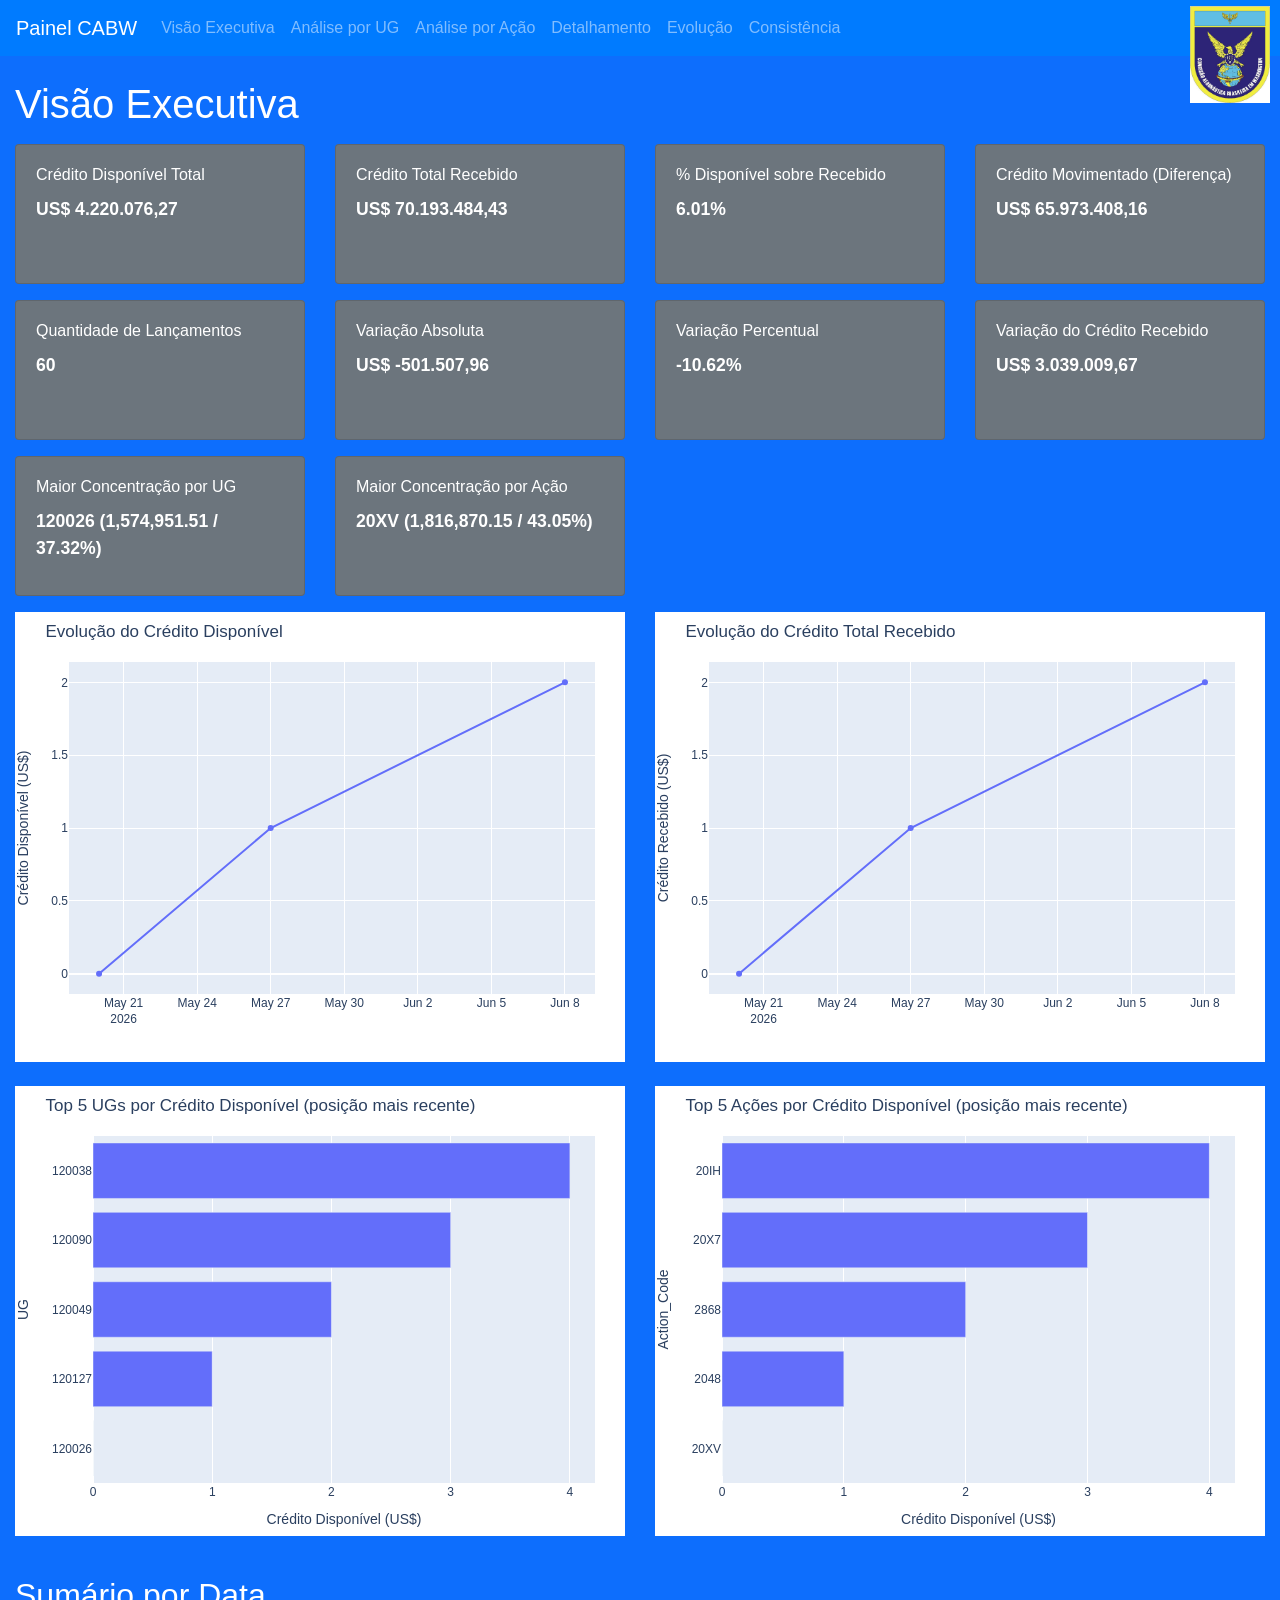
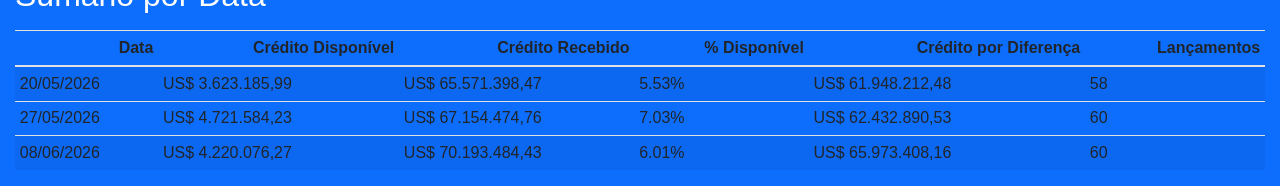
==== commit 3d478905: "Add files via upload" ====
--- a/index.html
+++ b/index.html
@@ -14,6 +14,8 @@
     
     <nav class="navbar navbar-expand-lg navbar-dark bg-primary">
       <a class="navbar-brand" href="index.html">Painel CABW</a>
+      <!-- Logo image pinned to the top right.  The header-logo class is defined in the stylesheet. -->
+      <img src="cabw_logo.png" alt="CABW logo" class="header-logo">
       <button class="navbar-toggler" type="button" data-toggle="collapse" data-target="#navbarNav" aria-controls="navbarNav" aria-expanded="false" aria-label="Toggle navigation">
         <span class="navbar-toggler-icon"></span>
       </button>
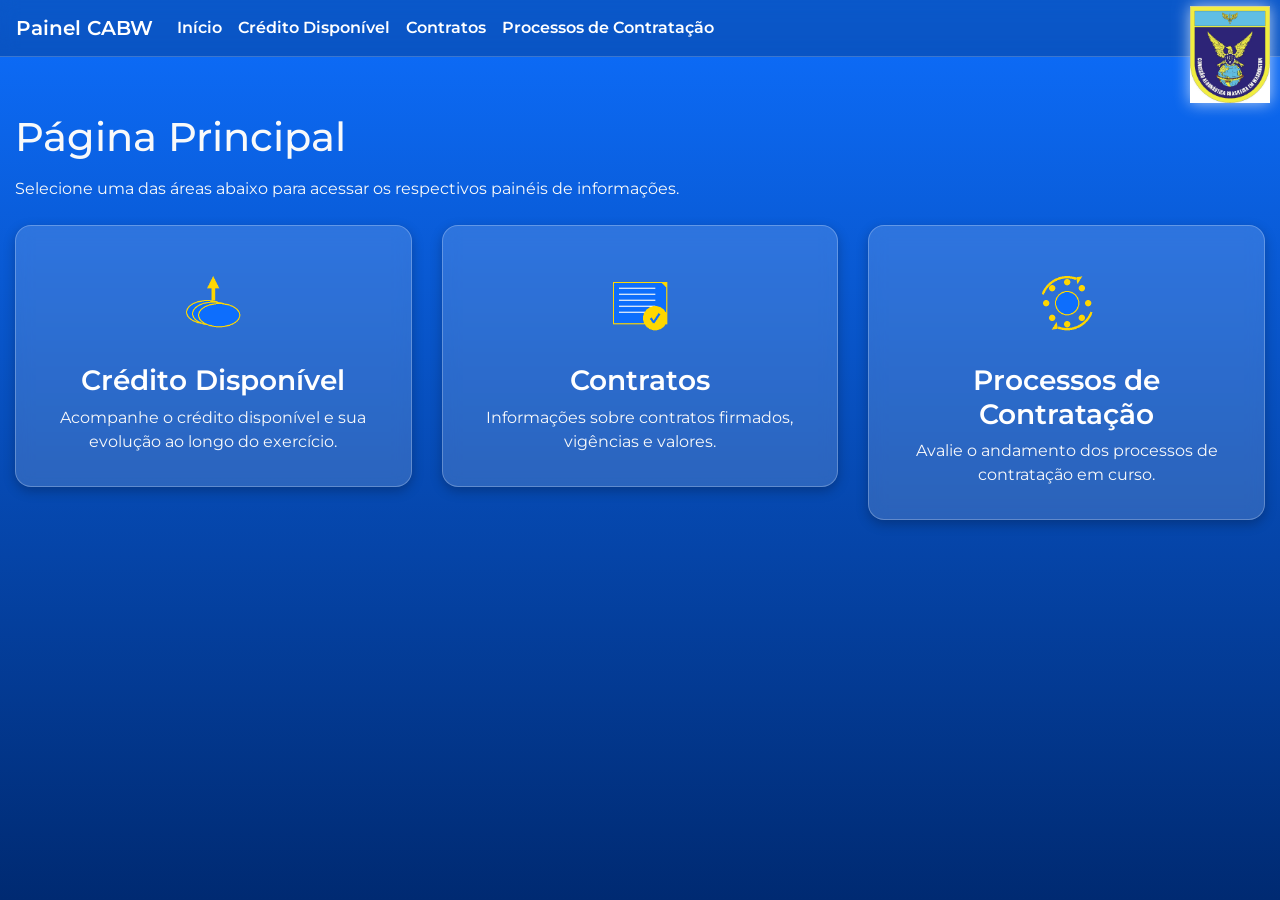
==== commit a258f0d6: "Add files via upload" ====
--- a/index.html
+++ b/index.html
@@ -1,99 +1,58 @@
+<!DOCTYPE html>
+<html lang="pt-BR">
+<head>
+  <meta charset="utf-8">
+  <meta name="viewport" content="width=device-width, initial-scale=1, shrink-to-fit=no">
+  <title>Painel CABW - Página Principal</title>
+  <link rel="stylesheet" href="https://cdn.jsdelivr.net/npm/bootstrap@4.6.2/dist/css/bootstrap.min.css">
+  <link rel="stylesheet" type="text/css" href="css/style.css">
+</head>
+<body>
 
-    <!DOCTYPE html>
-    <html lang="pt-BR">
-    <head>
-      <meta charset="utf-8">
-      <meta name="viewport" content="width=device-width, initial-scale=1, shrink-to-fit=no">
-      <title>Painel CABW - Visão Executiva</title>
-      <link rel="stylesheet" href="https://cdn.jsdelivr.net/npm/bootstrap@4.6.2/dist/css/bootstrap.min.css">
-      <link rel="stylesheet" type="text/css" href="css/style.css">
-      <script src="https://cdn.plot.ly/plotly-2.16.1.min.js"></script>
-    
-    </head>
-    <body>
-    
-    <nav class="navbar navbar-expand-lg navbar-dark bg-primary">
-      <a class="navbar-brand" href="index.html">Painel CABW</a>
-      <!-- Logo image pinned to the top right.  The header-logo class is defined in the stylesheet. -->
-      <img src="cabw_logo.png" alt="CABW logo" class="header-logo">
-      <button class="navbar-toggler" type="button" data-toggle="collapse" data-target="#navbarNav" aria-controls="navbarNav" aria-expanded="false" aria-label="Toggle navigation">
-        <span class="navbar-toggler-icon"></span>
-      </button>
-      <div class="collapse navbar-collapse" id="navbarNav">
-        <ul class="navbar-nav mr-auto">
-          <li class="nav-item"><a class="nav-link" href="index.html">Visão Executiva</a></li>
-          <li class="nav-item"><a class="nav-link" href="ug.html">Análise por UG</a></li>
-          <li class="nav-item"><a class="nav-link" href="action.html">Análise por Ação</a></li>
-          <li class="nav-item"><a class="nav-link" href="detail.html">Detalhamento</a></li>
-          <li class="nav-item"><a class="nav-link" href="evolution.html">Evolução</a></li>
-          <li class="nav-item"><a class="nav-link" href="consistency.html">Consistência</a></li>
-        </ul>
-      </div>
-    </nav>
-    
-    <div class="container-fluid mt-4">
-    <h1>Visão Executiva</h1>
-<div class='row'>
-<div class='col-lg-3 col-md-4 col-sm-6 mb-3'><div class='card text-white bg-secondary h-100'><div class='card-body'><h6 class='card-title'>Crédito Disponível Total</h6><p class='card-text font-weight-bold'>US$ 4.220.076,27</p></div></div></div>
-<div class='col-lg-3 col-md-4 col-sm-6 mb-3'><div class='card text-white bg-secondary h-100'><div class='card-body'><h6 class='card-title'>Crédito Total Recebido</h6><p class='card-text font-weight-bold'>US$ 70.193.484,43</p></div></div></div>
-<div class='col-lg-3 col-md-4 col-sm-6 mb-3'><div class='card text-white bg-secondary h-100'><div class='card-body'><h6 class='card-title'>% Disponível sobre Recebido</h6><p class='card-text font-weight-bold'>6.01%</p></div></div></div>
-<div class='col-lg-3 col-md-4 col-sm-6 mb-3'><div class='card text-white bg-secondary h-100'><div class='card-body'><h6 class='card-title'>Crédito Movimentado (Diferença)</h6><p class='card-text font-weight-bold'>US$ 65.973.408,16</p></div></div></div>
-<div class='col-lg-3 col-md-4 col-sm-6 mb-3'><div class='card text-white bg-secondary h-100'><div class='card-body'><h6 class='card-title'>Quantidade de Lançamentos</h6><p class='card-text font-weight-bold'>60</p></div></div></div>
-<div class='col-lg-3 col-md-4 col-sm-6 mb-3'><div class='card text-white bg-secondary h-100'><div class='card-body'><h6 class='card-title'>Variação Absoluta</h6><p class='card-text font-weight-bold'>US$ -501.507,96</p></div></div></div>
-<div class='col-lg-3 col-md-4 col-sm-6 mb-3'><div class='card text-white bg-secondary h-100'><div class='card-body'><h6 class='card-title'>Variação Percentual</h6><p class='card-text font-weight-bold'>-10.62%</p></div></div></div>
-<div class='col-lg-3 col-md-4 col-sm-6 mb-3'><div class='card text-white bg-secondary h-100'><div class='card-body'><h6 class='card-title'>Variação do Crédito Recebido</h6><p class='card-text font-weight-bold'>US$ 3.039.009,67</p></div></div></div>
-<div class='col-lg-3 col-md-4 col-sm-6 mb-3'><div class='card text-white bg-secondary h-100'><div class='card-body'><h6 class='card-title'>Maior Concentração por UG</h6><p class='card-text font-weight-bold'>120026 (1,574,951.51 / 37.32%)</p></div></div></div>
-<div class='col-lg-3 col-md-4 col-sm-6 mb-3'><div class='card text-white bg-secondary h-100'><div class='card-body'><h6 class='card-title'>Maior Concentração por Ação</h6><p class='card-text font-weight-bold'>20XV (1,816,870.15 / 43.05%)</p></div></div></div>
+<nav class="navbar navbar-expand-lg navbar-dark bg-primary">
+  <a class="navbar-brand" href="index.html">Painel CABW</a>
+  <img src="cabw_logo.png" alt="CABW logo" class="header-logo">
+  <button class="navbar-toggler" type="button" data-toggle="collapse" data-target="#navbarNav" aria-controls="navbarNav" aria-expanded="false" aria-label="Toggle navigation">
+    <span class="navbar-toggler-icon"></span>
+  </button>
+  <div class="collapse navbar-collapse" id="navbarNav">
+    <ul class="navbar-nav mr-auto">
+      <li class="nav-item active"><a class="nav-link" href="index.html">Início</a></li>
+      <li class="nav-item"><a class="nav-link" href="credito.html">Crédito Disponível</a></li>
+      <li class="nav-item"><a class="nav-link" href="contratos.html">Contratos</a></li>
+      <li class="nav-item"><a class="nav-link" href="processos.html">Processos de Contratação</a></li>
+    </ul>
+  </div>
+</nav>
+
+<div class="container-fluid mt-4">
+  <h1>Página Principal</h1>
+  <p class="mb-4">Selecione uma das áreas abaixo para acessar os respectivos painéis de informações.</p>
+  <div class="row">
+    <div class="col-lg-4 col-md-6 mb-4">
+      <a href="credito.html" class="home-block d-block text-decoration-none">
+        <img src="icons/credit_icon.png" alt="Crédito Disponível">
+        <h3>Crédito Disponível</h3>
+        <p>Acompanhe o crédito disponível e sua evolução ao longo do exercício.</p>
+      </a>
+    </div>
+    <div class="col-lg-4 col-md-6 mb-4">
+      <a href="contratos.html" class="home-block d-block text-decoration-none">
+        <img src="icons/contract_icon.png" alt="Contratos">
+        <h3>Contratos</h3>
+        <p>Informações sobre contratos firmados, vigências e valores.</p>
+      </a>
+    </div>
+    <div class="col-lg-4 col-md-6 mb-4">
+      <a href="processos.html" class="home-block d-block text-decoration-none">
+        <img src="icons/process_icon.png" alt="Processos de Contratação">
+        <h3>Processos de Contratação</h3>
+        <p>Avalie o andamento dos processos de contratação em curso.</p>
+      </a>
+    </div>
+  </div>
 </div>
-<div class='row'>
-<div class='col-md-6 mb-4'><div>                            <div id="09d962c4-5b32-4e0e-83e0-f50b900b3395" class="plotly-graph-div" style="height:100%; width:100%;"></div>            <script type="text/javascript">                window.PLOTLYENV=window.PLOTLYENV || {};                                if (document.getElementById("09d962c4-5b32-4e0e-83e0-f50b900b3395")) {                    Plotly.newPlot(                        "09d962c4-5b32-4e0e-83e0-f50b900b3395",                        [{"hovertemplate":"=%{x}\u003cbr\u003eCrédito Disponível (US$)=%{y}\u003cextra\u003e\u003c\u002fextra\u003e","legendgroup":"","line":{"color":"#636efa","dash":"solid"},"marker":{"symbol":"circle"},"mode":"lines+markers","name":"","orientation":"v","showlegend":false,"x":["2026-05-20T00:00:00","2026-05-27T00:00:00","2026-06-08T00:00:00"],"xaxis":"x","y":{"dtype":"f8","bdata":"7FG4\u002foikS0HsUbgO7AJSQRWuRxErGVBB"},"yaxis":"y","type":"scatter"}],                        {"template":{"data":{"histogram2dcontour":[{"type":"histogram2dcontour","colorbar":{"outlinewidth":0,"ticks":""},"colorscale":[[0.0,"#0d0887"],[0.1111111111111111,"#46039f"],[0.2222222222222222,"#7201a8"],[0.3333333333333333,"#9c179e"],[0.4444444444444444,"#bd3786"],[0.5555555555555556,"#d8576b"],[0.6666666666666666,"#ed7953"],[0.7777777777777778,"#fb9f3a"],[0.8888888888888888,"#fdca26"],[1.0,"#f0f921"]]}],"choropleth":[{"type":"choropleth","colorbar":{"outlinewidth":0,"ticks":""}}],"histogram2d":[{"type":"histogram2d","colorbar":{"outlinewidth":0,"ticks":""},"colorscale":[[0.0,"#0d0887"],[0.1111111111111111,"#46039f"],[0.2222222222222222,"#7201a8"],[0.3333333333333333,"#9c179e"],[0.4444444444444444,"#bd3786"],[0.5555555555555556,"#d8576b"],[0.6666666666666666,"#ed7953"],[0.7777777777777778,"#fb9f3a"],[0.8888888888888888,"#fdca26"],[1.0,"#f0f921"]]}],"heatmap":[{"type":"heatmap","colorbar":{"outlinewidth":0,"ticks":""},"colorscale":[[0.0,"#0d0887"],[0.1111111111111111,"#46039f"],[0.2222222222222222,"#7201a8"],[0.3333333333333333,"#9c179e"],[0.4444444444444444,"#bd3786"],[0.5555555555555556,"#d8576b"],[0.6666666666666666,"#ed7953"],[0.7777777777777778,"#fb9f3a"],[0.8888888888888888,"#fdca26"],[1.0,"#f0f921"]]}],"contourcarpet":[{"type":"contourcarpet","colorbar":{"outlinewidth":0,"ticks":""}}],"contour":[{"type":"contour","colorbar":{"outlinewidth":0,"ticks":""},"colorscale":[[0.0,"#0d0887"],[0.1111111111111111,"#46039f"],[0.2222222222222222,"#7201a8"],[0.3333333333333333,"#9c179e"],[0.4444444444444444,"#bd3786"],[0.5555555555555556,"#d8576b"],[0.6666666666666666,"#ed7953"],[0.7777777777777778,"#fb9f3a"],[0.8888888888888888,"#fdca26"],[1.0,"#f0f921"]]}],"surface":[{"type":"surface","colorbar":{"outlinewidth":0,"ticks":""},"colorscale":[[0.0,"#0d0887"],[0.1111111111111111,"#46039f"],[0.2222222222222222,"#7201a8"],[0.3333333333333333,"#9c179e"],[0.4444444444444444,"#bd3786"],[0.5555555555555556,"#d8576b"],[0.6666666666666666,"#ed7953"],[0.7777777777777778,"#fb9f3a"],[0.8888888888888888,"#fdca26"],[1.0,"#f0f921"]]}],"mesh3d":[{"type":"mesh3d","colorbar":{"outlinewidth":0,"ticks":""}}],"scatter":[{"fillpattern":{"fillmode":"overlay","size":10,"solidity":0.2},"type":"scatter"}],"parcoords":[{"type":"parcoords","line":{"colorbar":{"outlinewidth":0,"ticks":""}}}],"scatterpolargl":[{"type":"scatterpolargl","marker":{"colorbar":{"outlinewidth":0,"ticks":""}}}],"bar":[{"error_x":{"color":"#2a3f5f"},"error_y":{"color":"#2a3f5f"},"marker":{"line":{"color":"#E5ECF6","width":0.5},"pattern":{"fillmode":"overlay","size":10,"solidity":0.2}},"type":"bar"}],"scattergeo":[{"type":"scattergeo","marker":{"colorbar":{"outlinewidth":0,"ticks":""}}}],"scatterpolar":[{"type":"scatterpolar","marker":{"colorbar":{"outlinewidth":0,"ticks":""}}}],"histogram":[{"marker":{"pattern":{"fillmode":"overlay","size":10,"solidity":0.2}},"type":"histogram"}],"scattergl":[{"type":"scattergl","marker":{"colorbar":{"outlinewidth":0,"ticks":""}}}],"scatter3d":[{"type":"scatter3d","line":{"colorbar":{"outlinewidth":0,"ticks":""}},"marker":{"colorbar":{"outlinewidth":0,"ticks":""}}}],"scattermap":[{"type":"scattermap","marker":{"colorbar":{"outlinewidth":0,"ticks":""}}}],"scattermapbox":[{"type":"scattermapbox","marker":{"colorbar":{"outlinewidth":0,"ticks":""}}}],"scatterternary":[{"type":"scatterternary","marker":{"colorbar":{"outlinewidth":0,"ticks":""}}}],"scattercarpet":[{"type":"scattercarpet","marker":{"colorbar":{"outlinewidth":0,"ticks":""}}}],"carpet":[{"aaxis":{"endlinecolor":"#2a3f5f","gridcolor":"white","linecolor":"white","minorgridcolor":"white","startlinecolor":"#2a3f5f"},"baxis":{"endlinecolor":"#2a3f5f","gridcolor":"white","linecolor":"white","minorgridcolor":"white","startlinecolor":"#2a3f5f"},"type":"carpet"}],"table":[{"cells":{"fill":{"color":"#EBF0F8"},"line":{"color":"white"}},"header":{"fill":{"color":"#C8D4E3"},"line":{"color":"white"}},"type":"table"}],"barpolar":[{"marker":{"line":{"color":"#E5ECF6","width":0.5},"pattern":{"fillmode":"overlay","size":10,"solidity":0.2}},"type":"barpolar"}],"pie":[{"automargin":true,"type":"pie"}]},"layout":{"autotypenumbers":"strict","colorway":["#636efa","#EF553B","#00cc96","#ab63fa","#FFA15A","#19d3f3","#FF6692","#B6E880","#FF97FF","#FECB52"],"font":{"color":"#2a3f5f"},"hovermode":"closest","hoverlabel":{"align":"left"},"paper_bgcolor":"white","plot_bgcolor":"#E5ECF6","polar":{"bgcolor":"#E5ECF6","angularaxis":{"gridcolor":"white","linecolor":"white","ticks":""},"radialaxis":{"gridcolor":"white","linecolor":"white","ticks":""}},"ternary":{"bgcolor":"#E5ECF6","aaxis":{"gridcolor":"white","linecolor":"white","ticks":""},"baxis":{"gridcolor":"white","linecolor":"white","ticks":""},"caxis":{"gridcolor":"white","linecolor":"white","ticks":""}},"coloraxis":{"colorbar":{"outlinewidth":0,"ticks":""}},"colorscale":{"sequential":[[0.0,"#0d0887"],[0.1111111111111111,"#46039f"],[0.2222222222222222,"#7201a8"],[0.3333333333333333,"#9c179e"],[0.4444444444444444,"#bd3786"],[0.5555555555555556,"#d8576b"],[0.6666666666666666,"#ed7953"],[0.7777777777777778,"#fb9f3a"],[0.8888888888888888,"#fdca26"],[1.0,"#f0f921"]],"sequentialminus":[[0.0,"#0d0887"],[0.1111111111111111,"#46039f"],[0.2222222222222222,"#7201a8"],[0.3333333333333333,"#9c179e"],[0.4444444444444444,"#bd3786"],[0.5555555555555556,"#d8576b"],[0.6666666666666666,"#ed7953"],[0.7777777777777778,"#fb9f3a"],[0.8888888888888888,"#fdca26"],[1.0,"#f0f921"]],"diverging":[[0,"#8e0152"],[0.1,"#c51b7d"],[0.2,"#de77ae"],[0.3,"#f1b6da"],[0.4,"#fde0ef"],[0.5,"#f7f7f7"],[0.6,"#e6f5d0"],[0.7,"#b8e186"],[0.8,"#7fbc41"],[0.9,"#4d9221"],[1,"#276419"]]},"xaxis":{"gridcolor":"white","linecolor":"white","ticks":"","title":{"standoff":15},"zerolinecolor":"white","automargin":true,"zerolinewidth":2},"yaxis":{"gridcolor":"white","linecolor":"white","ticks":"","title":{"standoff":15},"zerolinecolor":"white","automargin":true,"zerolinewidth":2},"scene":{"xaxis":{"backgroundcolor":"#E5ECF6","gridcolor":"white","linecolor":"white","showbackground":true,"ticks":"","zerolinecolor":"white","gridwidth":2},"yaxis":{"backgroundcolor":"#E5ECF6","gridcolor":"white","linecolor":"white","showbackground":true,"ticks":"","zerolinecolor":"white","gridwidth":2},"zaxis":{"backgroundcolor":"#E5ECF6","gridcolor":"white","linecolor":"white","showbackground":true,"ticks":"","zerolinecolor":"white","gridwidth":2}},"shapedefaults":{"line":{"color":"#2a3f5f"}},"annotationdefaults":{"arrowcolor":"#2a3f5f","arrowhead":0,"arrowwidth":1},"geo":{"bgcolor":"white","landcolor":"#E5ECF6","subunitcolor":"white","showland":true,"showlakes":true,"lakecolor":"white"},"title":{"x":0.05},"mapbox":{"style":"light"}}},"xaxis":{"anchor":"y","domain":[0.0,1.0],"title":{"text":""}},"yaxis":{"anchor":"x","domain":[0.0,1.0],"title":{"text":"Crédito Disponível (US$)"}},"legend":{"tracegroupgap":0},"title":{"text":"Evolução do Crédito Disponível"},"margin":{"l":30,"r":30,"t":50,"b":30}},                        {"responsive": true}                    )                };            </script>        </div></div>
-<div class='col-md-6 mb-4'><div>                            <div id="1243bd8f-398c-46e4-9944-5374d0a88095" class="plotly-graph-div" style="height:100%; width:100%;"></div>            <script type="text/javascript">                window.PLOTLYENV=window.PLOTLYENV || {};                                if (document.getElementById("1243bd8f-398c-46e4-9944-5374d0a88095")) {                    Plotly.newPlot(                        "1243bd8f-398c-46e4-9944-5374d0a88095",                        [{"hovertemplate":"=%{x}\u003cbr\u003eCrédito Recebido (US$)=%{y}\u003cextra\u003e\u003c\u002fextra\u003e","legendgroup":"","line":{"color":"#636efa","dash":"solid"},"marker":{"symbol":"circle"},"mode":"lines+markers","name":"","orientation":"v","showlegend":false,"x":["2026-05-20T00:00:00","2026-05-27T00:00:00","2026-06-08T00:00:00"],"xaxis":"x","y":{"dtype":"f8","bdata":"XI\u002fCM1JEj0FxPQqryAKQQexRuDFFvJBB"},"yaxis":"y","type":"scatter"}],                        {"template":{"data":{"histogram2dcontour":[{"type":"histogram2dcontour","colorbar":{"outlinewidth":0,"ticks":""},"colorscale":[[0.0,"#0d0887"],[0.1111111111111111,"#46039f"],[0.2222222222222222,"#7201a8"],[0.3333333333333333,"#9c179e"],[0.4444444444444444,"#bd3786"],[0.5555555555555556,"#d8576b"],[0.6666666666666666,"#ed7953"],[0.7777777777777778,"#fb9f3a"],[0.8888888888888888,"#fdca26"],[1.0,"#f0f921"]]}],"choropleth":[{"type":"choropleth","colorbar":{"outlinewidth":0,"ticks":""}}],"histogram2d":[{"type":"histogram2d","colorbar":{"outlinewidth":0,"ticks":""},"colorscale":[[0.0,"#0d0887"],[0.1111111111111111,"#46039f"],[0.2222222222222222,"#7201a8"],[0.3333333333333333,"#9c179e"],[0.4444444444444444,"#bd3786"],[0.5555555555555556,"#d8576b"],[0.6666666666666666,"#ed7953"],[0.7777777777777778,"#fb9f3a"],[0.8888888888888888,"#fdca26"],[1.0,"#f0f921"]]}],"heatmap":[{"type":"heatmap","colorbar":{"outlinewidth":0,"ticks":""},"colorscale":[[0.0,"#0d0887"],[0.1111111111111111,"#46039f"],[0.2222222222222222,"#7201a8"],[0.3333333333333333,"#9c179e"],[0.4444444444444444,"#bd3786"],[0.5555555555555556,"#d8576b"],[0.6666666666666666,"#ed7953"],[0.7777777777777778,"#fb9f3a"],[0.8888888888888888,"#fdca26"],[1.0,"#f0f921"]]}],"contourcarpet":[{"type":"contourcarpet","colorbar":{"outlinewidth":0,"ticks":""}}],"contour":[{"type":"contour","colorbar":{"outlinewidth":0,"ticks":""},"colorscale":[[0.0,"#0d0887"],[0.1111111111111111,"#46039f"],[0.2222222222222222,"#7201a8"],[0.3333333333333333,"#9c179e"],[0.4444444444444444,"#bd3786"],[0.5555555555555556,"#d8576b"],[0.6666666666666666,"#ed7953"],[0.7777777777777778,"#fb9f3a"],[0.8888888888888888,"#fdca26"],[1.0,"#f0f921"]]}],"surface":[{"type":"surface","colorbar":{"outlinewidth":0,"ticks":""},"colorscale":[[0.0,"#0d0887"],[0.1111111111111111,"#46039f"],[0.2222222222222222,"#7201a8"],[0.3333333333333333,"#9c179e"],[0.4444444444444444,"#bd3786"],[0.5555555555555556,"#d8576b"],[0.6666666666666666,"#ed7953"],[0.7777777777777778,"#fb9f3a"],[0.8888888888888888,"#fdca26"],[1.0,"#f0f921"]]}],"mesh3d":[{"type":"mesh3d","colorbar":{"outlinewidth":0,"ticks":""}}],"scatter":[{"fillpattern":{"fillmode":"overlay","size":10,"solidity":0.2},"type":"scatter"}],"parcoords":[{"type":"parcoords","line":{"colorbar":{"outlinewidth":0,"ticks":""}}}],"scatterpolargl":[{"type":"scatterpolargl","marker":{"colorbar":{"outlinewidth":0,"ticks":""}}}],"bar":[{"error_x":{"color":"#2a3f5f"},"error_y":{"color":"#2a3f5f"},"marker":{"line":{"color":"#E5ECF6","width":0.5},"pattern":{"fillmode":"overlay","size":10,"solidity":0.2}},"type":"bar"}],"scattergeo":[{"type":"scattergeo","marker":{"colorbar":{"outlinewidth":0,"ticks":""}}}],"scatterpolar":[{"type":"scatterpolar","marker":{"colorbar":{"outlinewidth":0,"ticks":""}}}],"histogram":[{"marker":{"pattern":{"fillmode":"overlay","size":10,"solidity":0.2}},"type":"histogram"}],"scattergl":[{"type":"scattergl","marker":{"colorbar":{"outlinewidth":0,"ticks":""}}}],"scatter3d":[{"type":"scatter3d","line":{"colorbar":{"outlinewidth":0,"ticks":""}},"marker":{"colorbar":{"outlinewidth":0,"ticks":""}}}],"scattermap":[{"type":"scattermap","marker":{"colorbar":{"outlinewidth":0,"ticks":""}}}],"scattermapbox":[{"type":"scattermapbox","marker":{"colorbar":{"outlinewidth":0,"ticks":""}}}],"scatterternary":[{"type":"scatterternary","marker":{"colorbar":{"outlinewidth":0,"ticks":""}}}],"scattercarpet":[{"type":"scattercarpet","marker":{"colorbar":{"outlinewidth":0,"ticks":""}}}],"carpet":[{"aaxis":{"endlinecolor":"#2a3f5f","gridcolor":"white","linecolor":"white","minorgridcolor":"white","startlinecolor":"#2a3f5f"},"baxis":{"endlinecolor":"#2a3f5f","gridcolor":"white","linecolor":"white","minorgridcolor":"white","startlinecolor":"#2a3f5f"},"type":"carpet"}],"table":[{"cells":{"fill":{"color":"#EBF0F8"},"line":{"color":"white"}},"header":{"fill":{"color":"#C8D4E3"},"line":{"color":"white"}},"type":"table"}],"barpolar":[{"marker":{"line":{"color":"#E5ECF6","width":0.5},"pattern":{"fillmode":"overlay","size":10,"solidity":0.2}},"type":"barpolar"}],"pie":[{"automargin":true,"type":"pie"}]},"layout":{"autotypenumbers":"strict","colorway":["#636efa","#EF553B","#00cc96","#ab63fa","#FFA15A","#19d3f3","#FF6692","#B6E880","#FF97FF","#FECB52"],"font":{"color":"#2a3f5f"},"hovermode":"closest","hoverlabel":{"align":"left"},"paper_bgcolor":"white","plot_bgcolor":"#E5ECF6","polar":{"bgcolor":"#E5ECF6","angularaxis":{"gridcolor":"white","linecolor":"white","ticks":""},"radialaxis":{"gridcolor":"white","linecolor":"white","ticks":""}},"ternary":{"bgcolor":"#E5ECF6","aaxis":{"gridcolor":"white","linecolor":"white","ticks":""},"baxis":{"gridcolor":"white","linecolor":"white","ticks":""},"caxis":{"gridcolor":"white","linecolor":"white","ticks":""}},"coloraxis":{"colorbar":{"outlinewidth":0,"ticks":""}},"colorscale":{"sequential":[[0.0,"#0d0887"],[0.1111111111111111,"#46039f"],[0.2222222222222222,"#7201a8"],[0.3333333333333333,"#9c179e"],[0.4444444444444444,"#bd3786"],[0.5555555555555556,"#d8576b"],[0.6666666666666666,"#ed7953"],[0.7777777777777778,"#fb9f3a"],[0.8888888888888888,"#fdca26"],[1.0,"#f0f921"]],"sequentialminus":[[0.0,"#0d0887"],[0.1111111111111111,"#46039f"],[0.2222222222222222,"#7201a8"],[0.3333333333333333,"#9c179e"],[0.4444444444444444,"#bd3786"],[0.5555555555555556,"#d8576b"],[0.6666666666666666,"#ed7953"],[0.7777777777777778,"#fb9f3a"],[0.8888888888888888,"#fdca26"],[1.0,"#f0f921"]],"diverging":[[0,"#8e0152"],[0.1,"#c51b7d"],[0.2,"#de77ae"],[0.3,"#f1b6da"],[0.4,"#fde0ef"],[0.5,"#f7f7f7"],[0.6,"#e6f5d0"],[0.7,"#b8e186"],[0.8,"#7fbc41"],[0.9,"#4d9221"],[1,"#276419"]]},"xaxis":{"gridcolor":"white","linecolor":"white","ticks":"","title":{"standoff":15},"zerolinecolor":"white","automargin":true,"zerolinewidth":2},"yaxis":{"gridcolor":"white","linecolor":"white","ticks":"","title":{"standoff":15},"zerolinecolor":"white","automargin":true,"zerolinewidth":2},"scene":{"xaxis":{"backgroundcolor":"#E5ECF6","gridcolor":"white","linecolor":"white","showbackground":true,"ticks":"","zerolinecolor":"white","gridwidth":2},"yaxis":{"backgroundcolor":"#E5ECF6","gridcolor":"white","linecolor":"white","showbackground":true,"ticks":"","zerolinecolor":"white","gridwidth":2},"zaxis":{"backgroundcolor":"#E5ECF6","gridcolor":"white","linecolor":"white","showbackground":true,"ticks":"","zerolinecolor":"white","gridwidth":2}},"shapedefaults":{"line":{"color":"#2a3f5f"}},"annotationdefaults":{"arrowcolor":"#2a3f5f","arrowhead":0,"arrowwidth":1},"geo":{"bgcolor":"white","landcolor":"#E5ECF6","subunitcolor":"white","showland":true,"showlakes":true,"lakecolor":"white"},"title":{"x":0.05},"mapbox":{"style":"light"}}},"xaxis":{"anchor":"y","domain":[0.0,1.0],"title":{"text":""}},"yaxis":{"anchor":"x","domain":[0.0,1.0],"title":{"text":"Crédito Recebido (US$)"}},"legend":{"tracegroupgap":0},"title":{"text":"Evolução do Crédito Total Recebido"},"margin":{"l":30,"r":30,"t":50,"b":30}},                        {"responsive": true}                    )                };            </script>        </div></div>
-</div>
-<div class='row'>
-<div class='col-md-6 mb-4'><div>                            <div id="3a783bea-ceca-4123-b2e2-2607a1b69ddd" class="plotly-graph-div" style="height:100%; width:100%;"></div>            <script type="text/javascript">                window.PLOTLYENV=window.PLOTLYENV || {};                                if (document.getElementById("3a783bea-ceca-4123-b2e2-2607a1b69ddd")) {                    Plotly.newPlot(                        "3a783bea-ceca-4123-b2e2-2607a1b69ddd",                        [{"hovertemplate":"Crédito Disponível (US$)=%{x}\u003cbr\u003eUG=%{y}\u003cextra\u003e\u003c\u002fextra\u003e","legendgroup":"","marker":{"color":"#636efa","pattern":{"shape":""}},"name":"","orientation":"h","showlegend":false,"textposition":"auto","x":{"dtype":"f8","bdata":"KlyPgicIOEGamZmZF\u002fYsQQrXo3A+ViRBH4XrUR5BG0EpXI\u002fCx\u002fITQQ=="},"xaxis":"x","y":["120026","120127","120049","120090","120038"],"yaxis":"y","type":"bar"}],                        {"template":{"data":{"histogram2dcontour":[{"type":"histogram2dcontour","colorbar":{"outlinewidth":0,"ticks":""},"colorscale":[[0.0,"#0d0887"],[0.1111111111111111,"#46039f"],[0.2222222222222222,"#7201a8"],[0.3333333333333333,"#9c179e"],[0.4444444444444444,"#bd3786"],[0.5555555555555556,"#d8576b"],[0.6666666666666666,"#ed7953"],[0.7777777777777778,"#fb9f3a"],[0.8888888888888888,"#fdca26"],[1.0,"#f0f921"]]}],"choropleth":[{"type":"choropleth","colorbar":{"outlinewidth":0,"ticks":""}}],"histogram2d":[{"type":"histogram2d","colorbar":{"outlinewidth":0,"ticks":""},"colorscale":[[0.0,"#0d0887"],[0.1111111111111111,"#46039f"],[0.2222222222222222,"#7201a8"],[0.3333333333333333,"#9c179e"],[0.4444444444444444,"#bd3786"],[0.5555555555555556,"#d8576b"],[0.6666666666666666,"#ed7953"],[0.7777777777777778,"#fb9f3a"],[0.8888888888888888,"#fdca26"],[1.0,"#f0f921"]]}],"heatmap":[{"type":"heatmap","colorbar":{"outlinewidth":0,"ticks":""},"colorscale":[[0.0,"#0d0887"],[0.1111111111111111,"#46039f"],[0.2222222222222222,"#7201a8"],[0.3333333333333333,"#9c179e"],[0.4444444444444444,"#bd3786"],[0.5555555555555556,"#d8576b"],[0.6666666666666666,"#ed7953"],[0.7777777777777778,"#fb9f3a"],[0.8888888888888888,"#fdca26"],[1.0,"#f0f921"]]}],"contourcarpet":[{"type":"contourcarpet","colorbar":{"outlinewidth":0,"ticks":""}}],"contour":[{"type":"contour","colorbar":{"outlinewidth":0,"ticks":""},"colorscale":[[0.0,"#0d0887"],[0.1111111111111111,"#46039f"],[0.2222222222222222,"#7201a8"],[0.3333333333333333,"#9c179e"],[0.4444444444444444,"#bd3786"],[0.5555555555555556,"#d8576b"],[0.6666666666666666,"#ed7953"],[0.7777777777777778,"#fb9f3a"],[0.8888888888888888,"#fdca26"],[1.0,"#f0f921"]]}],"surface":[{"type":"surface","colorbar":{"outlinewidth":0,"ticks":""},"colorscale":[[0.0,"#0d0887"],[0.1111111111111111,"#46039f"],[0.2222222222222222,"#7201a8"],[0.3333333333333333,"#9c179e"],[0.4444444444444444,"#bd3786"],[0.5555555555555556,"#d8576b"],[0.6666666666666666,"#ed7953"],[0.7777777777777778,"#fb9f3a"],[0.8888888888888888,"#fdca26"],[1.0,"#f0f921"]]}],"mesh3d":[{"type":"mesh3d","colorbar":{"outlinewidth":0,"ticks":""}}],"scatter":[{"fillpattern":{"fillmode":"overlay","size":10,"solidity":0.2},"type":"scatter"}],"parcoords":[{"type":"parcoords","line":{"colorbar":{"outlinewidth":0,"ticks":""}}}],"scatterpolargl":[{"type":"scatterpolargl","marker":{"colorbar":{"outlinewidth":0,"ticks":""}}}],"bar":[{"error_x":{"color":"#2a3f5f"},"error_y":{"color":"#2a3f5f"},"marker":{"line":{"color":"#E5ECF6","width":0.5},"pattern":{"fillmode":"overlay","size":10,"solidity":0.2}},"type":"bar"}],"scattergeo":[{"type":"scattergeo","marker":{"colorbar":{"outlinewidth":0,"ticks":""}}}],"scatterpolar":[{"type":"scatterpolar","marker":{"colorbar":{"outlinewidth":0,"ticks":""}}}],"histogram":[{"marker":{"pattern":{"fillmode":"overlay","size":10,"solidity":0.2}},"type":"histogram"}],"scattergl":[{"type":"scattergl","marker":{"colorbar":{"outlinewidth":0,"ticks":""}}}],"scatter3d":[{"type":"scatter3d","line":{"colorbar":{"outlinewidth":0,"ticks":""}},"marker":{"colorbar":{"outlinewidth":0,"ticks":""}}}],"scattermap":[{"type":"scattermap","marker":{"colorbar":{"outlinewidth":0,"ticks":""}}}],"scattermapbox":[{"type":"scattermapbox","marker":{"colorbar":{"outlinewidth":0,"ticks":""}}}],"scatterternary":[{"type":"scatterternary","marker":{"colorbar":{"outlinewidth":0,"ticks":""}}}],"scattercarpet":[{"type":"scattercarpet","marker":{"colorbar":{"outlinewidth":0,"ticks":""}}}],"carpet":[{"aaxis":{"endlinecolor":"#2a3f5f","gridcolor":"white","linecolor":"white","minorgridcolor":"white","startlinecolor":"#2a3f5f"},"baxis":{"endlinecolor":"#2a3f5f","gridcolor":"white","linecolor":"white","minorgridcolor":"white","startlinecolor":"#2a3f5f"},"type":"carpet"}],"table":[{"cells":{"fill":{"color":"#EBF0F8"},"line":{"color":"white"}},"header":{"fill":{"color":"#C8D4E3"},"line":{"color":"white"}},"type":"table"}],"barpolar":[{"marker":{"line":{"color":"#E5ECF6","width":0.5},"pattern":{"fillmode":"overlay","size":10,"solidity":0.2}},"type":"barpolar"}],"pie":[{"automargin":true,"type":"pie"}]},"layout":{"autotypenumbers":"strict","colorway":["#636efa","#EF553B","#00cc96","#ab63fa","#FFA15A","#19d3f3","#FF6692","#B6E880","#FF97FF","#FECB52"],"font":{"color":"#2a3f5f"},"hovermode":"closest","hoverlabel":{"align":"left"},"paper_bgcolor":"white","plot_bgcolor":"#E5ECF6","polar":{"bgcolor":"#E5ECF6","angularaxis":{"gridcolor":"white","linecolor":"white","ticks":""},"radialaxis":{"gridcolor":"white","linecolor":"white","ticks":""}},"ternary":{"bgcolor":"#E5ECF6","aaxis":{"gridcolor":"white","linecolor":"white","ticks":""},"baxis":{"gridcolor":"white","linecolor":"white","ticks":""},"caxis":{"gridcolor":"white","linecolor":"white","ticks":""}},"coloraxis":{"colorbar":{"outlinewidth":0,"ticks":""}},"colorscale":{"sequential":[[0.0,"#0d0887"],[0.1111111111111111,"#46039f"],[0.2222222222222222,"#7201a8"],[0.3333333333333333,"#9c179e"],[0.4444444444444444,"#bd3786"],[0.5555555555555556,"#d8576b"],[0.6666666666666666,"#ed7953"],[0.7777777777777778,"#fb9f3a"],[0.8888888888888888,"#fdca26"],[1.0,"#f0f921"]],"sequentialminus":[[0.0,"#0d0887"],[0.1111111111111111,"#46039f"],[0.2222222222222222,"#7201a8"],[0.3333333333333333,"#9c179e"],[0.4444444444444444,"#bd3786"],[0.5555555555555556,"#d8576b"],[0.6666666666666666,"#ed7953"],[0.7777777777777778,"#fb9f3a"],[0.8888888888888888,"#fdca26"],[1.0,"#f0f921"]],"diverging":[[0,"#8e0152"],[0.1,"#c51b7d"],[0.2,"#de77ae"],[0.3,"#f1b6da"],[0.4,"#fde0ef"],[0.5,"#f7f7f7"],[0.6,"#e6f5d0"],[0.7,"#b8e186"],[0.8,"#7fbc41"],[0.9,"#4d9221"],[1,"#276419"]]},"xaxis":{"gridcolor":"white","linecolor":"white","ticks":"","title":{"standoff":15},"zerolinecolor":"white","automargin":true,"zerolinewidth":2},"yaxis":{"gridcolor":"white","linecolor":"white","ticks":"","title":{"standoff":15},"zerolinecolor":"white","automargin":true,"zerolinewidth":2},"scene":{"xaxis":{"backgroundcolor":"#E5ECF6","gridcolor":"white","linecolor":"white","showbackground":true,"ticks":"","zerolinecolor":"white","gridwidth":2},"yaxis":{"backgroundcolor":"#E5ECF6","gridcolor":"white","linecolor":"white","showbackground":true,"ticks":"","zerolinecolor":"white","gridwidth":2},"zaxis":{"backgroundcolor":"#E5ECF6","gridcolor":"white","linecolor":"white","showbackground":true,"ticks":"","zerolinecolor":"white","gridwidth":2}},"shapedefaults":{"line":{"color":"#2a3f5f"}},"annotationdefaults":{"arrowcolor":"#2a3f5f","arrowhead":0,"arrowwidth":1},"geo":{"bgcolor":"white","landcolor":"#E5ECF6","subunitcolor":"white","showland":true,"showlakes":true,"lakecolor":"white"},"title":{"x":0.05},"mapbox":{"style":"light"}}},"xaxis":{"anchor":"y","domain":[0.0,1.0],"title":{"text":"Crédito Disponível (US$)"}},"yaxis":{"anchor":"x","domain":[0.0,1.0],"title":{"text":"UG"}},"legend":{"tracegroupgap":0},"title":{"text":"Top 5 UGs por Crédito Disponível (posição mais recente)"},"barmode":"relative","margin":{"l":30,"r":30,"t":50,"b":30}},                        {"responsive": true}                    )                };            </script>        </div></div>
-<div class='col-md-6 mb-4'><div>                            <div id="7b621450-e0ec-4f0a-9a6c-9741e416c7e7" class="plotly-graph-div" style="height:100%; width:100%;"></div>            <script type="text/javascript">                window.PLOTLYENV=window.PLOTLYENV || {};                                if (document.getElementById("7b621450-e0ec-4f0a-9a6c-9741e416c7e7")) {                    Plotly.newPlot(                        "7b621450-e0ec-4f0a-9a6c-9741e416c7e7",                        [{"hovertemplate":"Crédito Disponível (US$)=%{x}\u003cbr\u003eAction_Code=%{y}\u003cextra\u003e\u003c\u002fextra\u003e","legendgroup":"","marker":{"color":"#636efa","pattern":{"shape":""}},"name":"","orientation":"h","showlegend":false,"textposition":"auto","x":{"dtype":"f8","bdata":"ZmZmJia5O0FSuB5FAkQ0QR+F61FiARlBH4XrUZ5yE0HNzMzMGDQBQQ=="},"xaxis":"x","y":["20XV","2048","2868","20X7","20IH"],"yaxis":"y","type":"bar"}],                        {"template":{"data":{"histogram2dcontour":[{"type":"histogram2dcontour","colorbar":{"outlinewidth":0,"ticks":""},"colorscale":[[0.0,"#0d0887"],[0.1111111111111111,"#46039f"],[0.2222222222222222,"#7201a8"],[0.3333333333333333,"#9c179e"],[0.4444444444444444,"#bd3786"],[0.5555555555555556,"#d8576b"],[0.6666666666666666,"#ed7953"],[0.7777777777777778,"#fb9f3a"],[0.8888888888888888,"#fdca26"],[1.0,"#f0f921"]]}],"choropleth":[{"type":"choropleth","colorbar":{"outlinewidth":0,"ticks":""}}],"histogram2d":[{"type":"histogram2d","colorbar":{"outlinewidth":0,"ticks":""},"colorscale":[[0.0,"#0d0887"],[0.1111111111111111,"#46039f"],[0.2222222222222222,"#7201a8"],[0.3333333333333333,"#9c179e"],[0.4444444444444444,"#bd3786"],[0.5555555555555556,"#d8576b"],[0.6666666666666666,"#ed7953"],[0.7777777777777778,"#fb9f3a"],[0.8888888888888888,"#fdca26"],[1.0,"#f0f921"]]}],"heatmap":[{"type":"heatmap","colorbar":{"outlinewidth":0,"ticks":""},"colorscale":[[0.0,"#0d0887"],[0.1111111111111111,"#46039f"],[0.2222222222222222,"#7201a8"],[0.3333333333333333,"#9c179e"],[0.4444444444444444,"#bd3786"],[0.5555555555555556,"#d8576b"],[0.6666666666666666,"#ed7953"],[0.7777777777777778,"#fb9f3a"],[0.8888888888888888,"#fdca26"],[1.0,"#f0f921"]]}],"contourcarpet":[{"type":"contourcarpet","colorbar":{"outlinewidth":0,"ticks":""}}],"contour":[{"type":"contour","colorbar":{"outlinewidth":0,"ticks":""},"colorscale":[[0.0,"#0d0887"],[0.1111111111111111,"#46039f"],[0.2222222222222222,"#7201a8"],[0.3333333333333333,"#9c179e"],[0.4444444444444444,"#bd3786"],[0.5555555555555556,"#d8576b"],[0.6666666666666666,"#ed7953"],[0.7777777777777778,"#fb9f3a"],[0.8888888888888888,"#fdca26"],[1.0,"#f0f921"]]}],"surface":[{"type":"surface","colorbar":{"outlinewidth":0,"ticks":""},"colorscale":[[0.0,"#0d0887"],[0.1111111111111111,"#46039f"],[0.2222222222222222,"#7201a8"],[0.3333333333333333,"#9c179e"],[0.4444444444444444,"#bd3786"],[0.5555555555555556,"#d8576b"],[0.6666666666666666,"#ed7953"],[0.7777777777777778,"#fb9f3a"],[0.8888888888888888,"#fdca26"],[1.0,"#f0f921"]]}],"mesh3d":[{"type":"mesh3d","colorbar":{"outlinewidth":0,"ticks":""}}],"scatter":[{"fillpattern":{"fillmode":"overlay","size":10,"solidity":0.2},"type":"scatter"}],"parcoords":[{"type":"parcoords","line":{"colorbar":{"outlinewidth":0,"ticks":""}}}],"scatterpolargl":[{"type":"scatterpolargl","marker":{"colorbar":{"outlinewidth":0,"ticks":""}}}],"bar":[{"error_x":{"color":"#2a3f5f"},"error_y":{"color":"#2a3f5f"},"marker":{"line":{"color":"#E5ECF6","width":0.5},"pattern":{"fillmode":"overlay","size":10,"solidity":0.2}},"type":"bar"}],"scattergeo":[{"type":"scattergeo","marker":{"colorbar":{"outlinewidth":0,"ticks":""}}}],"scatterpolar":[{"type":"scatterpolar","marker":{"colorbar":{"outlinewidth":0,"ticks":""}}}],"histogram":[{"marker":{"pattern":{"fillmode":"overlay","size":10,"solidity":0.2}},"type":"histogram"}],"scattergl":[{"type":"scattergl","marker":{"colorbar":{"outlinewidth":0,"ticks":""}}}],"scatter3d":[{"type":"scatter3d","line":{"colorbar":{"outlinewidth":0,"ticks":""}},"marker":{"colorbar":{"outlinewidth":0,"ticks":""}}}],"scattermap":[{"type":"scattermap","marker":{"colorbar":{"outlinewidth":0,"ticks":""}}}],"scattermapbox":[{"type":"scattermapbox","marker":{"colorbar":{"outlinewidth":0,"ticks":""}}}],"scatterternary":[{"type":"scatterternary","marker":{"colorbar":{"outlinewidth":0,"ticks":""}}}],"scattercarpet":[{"type":"scattercarpet","marker":{"colorbar":{"outlinewidth":0,"ticks":""}}}],"carpet":[{"aaxis":{"endlinecolor":"#2a3f5f","gridcolor":"white","linecolor":"white","minorgridcolor":"white","startlinecolor":"#2a3f5f"},"baxis":{"endlinecolor":"#2a3f5f","gridcolor":"white","linecolor":"white","minorgridcolor":"white","startlinecolor":"#2a3f5f"},"type":"carpet"}],"table":[{"cells":{"fill":{"color":"#EBF0F8"},"line":{"color":"white"}},"header":{"fill":{"color":"#C8D4E3"},"line":{"color":"white"}},"type":"table"}],"barpolar":[{"marker":{"line":{"color":"#E5ECF6","width":0.5},"pattern":{"fillmode":"overlay","size":10,"solidity":0.2}},"type":"barpolar"}],"pie":[{"automargin":true,"type":"pie"}]},"layout":{"autotypenumbers":"strict","colorway":["#636efa","#EF553B","#00cc96","#ab63fa","#FFA15A","#19d3f3","#FF6692","#B6E880","#FF97FF","#FECB52"],"font":{"color":"#2a3f5f"},"hovermode":"closest","hoverlabel":{"align":"left"},"paper_bgcolor":"white","plot_bgcolor":"#E5ECF6","polar":{"bgcolor":"#E5ECF6","angularaxis":{"gridcolor":"white","linecolor":"white","ticks":""},"radialaxis":{"gridcolor":"white","linecolor":"white","ticks":""}},"ternary":{"bgcolor":"#E5ECF6","aaxis":{"gridcolor":"white","linecolor":"white","ticks":""},"baxis":{"gridcolor":"white","linecolor":"white","ticks":""},"caxis":{"gridcolor":"white","linecolor":"white","ticks":""}},"coloraxis":{"colorbar":{"outlinewidth":0,"ticks":""}},"colorscale":{"sequential":[[0.0,"#0d0887"],[0.1111111111111111,"#46039f"],[0.2222222222222222,"#7201a8"],[0.3333333333333333,"#9c179e"],[0.4444444444444444,"#bd3786"],[0.5555555555555556,"#d8576b"],[0.6666666666666666,"#ed7953"],[0.7777777777777778,"#fb9f3a"],[0.8888888888888888,"#fdca26"],[1.0,"#f0f921"]],"sequentialminus":[[0.0,"#0d0887"],[0.1111111111111111,"#46039f"],[0.2222222222222222,"#7201a8"],[0.3333333333333333,"#9c179e"],[0.4444444444444444,"#bd3786"],[0.5555555555555556,"#d8576b"],[0.6666666666666666,"#ed7953"],[0.7777777777777778,"#fb9f3a"],[0.8888888888888888,"#fdca26"],[1.0,"#f0f921"]],"diverging":[[0,"#8e0152"],[0.1,"#c51b7d"],[0.2,"#de77ae"],[0.3,"#f1b6da"],[0.4,"#fde0ef"],[0.5,"#f7f7f7"],[0.6,"#e6f5d0"],[0.7,"#b8e186"],[0.8,"#7fbc41"],[0.9,"#4d9221"],[1,"#276419"]]},"xaxis":{"gridcolor":"white","linecolor":"white","ticks":"","title":{"standoff":15},"zerolinecolor":"white","automargin":true,"zerolinewidth":2},"yaxis":{"gridcolor":"white","linecolor":"white","ticks":"","title":{"standoff":15},"zerolinecolor":"white","automargin":true,"zerolinewidth":2},"scene":{"xaxis":{"backgroundcolor":"#E5ECF6","gridcolor":"white","linecolor":"white","showbackground":true,"ticks":"","zerolinecolor":"white","gridwidth":2},"yaxis":{"backgroundcolor":"#E5ECF6","gridcolor":"white","linecolor":"white","showbackground":true,"ticks":"","zerolinecolor":"white","gridwidth":2},"zaxis":{"backgroundcolor":"#E5ECF6","gridcolor":"white","linecolor":"white","showbackground":true,"ticks":"","zerolinecolor":"white","gridwidth":2}},"shapedefaults":{"line":{"color":"#2a3f5f"}},"annotationdefaults":{"arrowcolor":"#2a3f5f","arrowhead":0,"arrowwidth":1},"geo":{"bgcolor":"white","landcolor":"#E5ECF6","subunitcolor":"white","showland":true,"showlakes":true,"lakecolor":"white"},"title":{"x":0.05},"mapbox":{"style":"light"}}},"xaxis":{"anchor":"y","domain":[0.0,1.0],"title":{"text":"Crédito Disponível (US$)"}},"yaxis":{"anchor":"x","domain":[0.0,1.0],"title":{"text":"Action_Code"}},"legend":{"tracegroupgap":0},"title":{"text":"Top 5 Ações por Crédito Disponível (posição mais recente)"},"barmode":"relative","margin":{"l":30,"r":30,"t":50,"b":30}},                        {"responsive": true}                    )                };            </script>        </div></div>
-</div>
-<h2>Sumário por Data</h2>
-<table class="dataframe table table-striped table-sm">
-  <thead>
-    <tr style="text-align: right;">
-      <th>Data</th>
-      <th>Crédito Disponível</th>
-      <th>Crédito Recebido</th>
-      <th>% Disponível</th>
-      <th>Crédito por Diferença</th>
-      <th>Lançamentos</th>
-    </tr>
-  </thead>
-  <tbody>
-    <tr>
-      <td>20/05/2026</td>
-      <td>US$ 3.623.185,99</td>
-      <td>US$ 65.571.398,47</td>
-      <td>5.53%</td>
-      <td>US$ 61.948.212,48</td>
-      <td>58</td>
-    </tr>
-    <tr>
-      <td>27/05/2026</td>
-      <td>US$ 4.721.584,23</td>
-      <td>US$ 67.154.474,76</td>
-      <td>7.03%</td>
-      <td>US$ 62.432.890,53</td>
-      <td>60</td>
-    </tr>
-    <tr>
-      <td>08/06/2026</td>
-      <td>US$ 4.220.076,27</td>
-      <td>US$ 70.193.484,43</td>
-      <td>6.01%</td>
-      <td>US$ 65.973.408,16</td>
-      <td>60</td>
-    </tr>
-  </tbody>
-</table>
-    </div>
-    <script src="https://cdn.jsdelivr.net/npm/bootstrap@4.6.2/dist/js/bootstrap.bundle.min.js"></script>
-    </body>
-    </html>
-    +
+<script src="https://cdn.jsdelivr.net/npm/bootstrap@4.6.2/dist/js/bootstrap.bundle.min.js"></script>
+</body>
+</html>
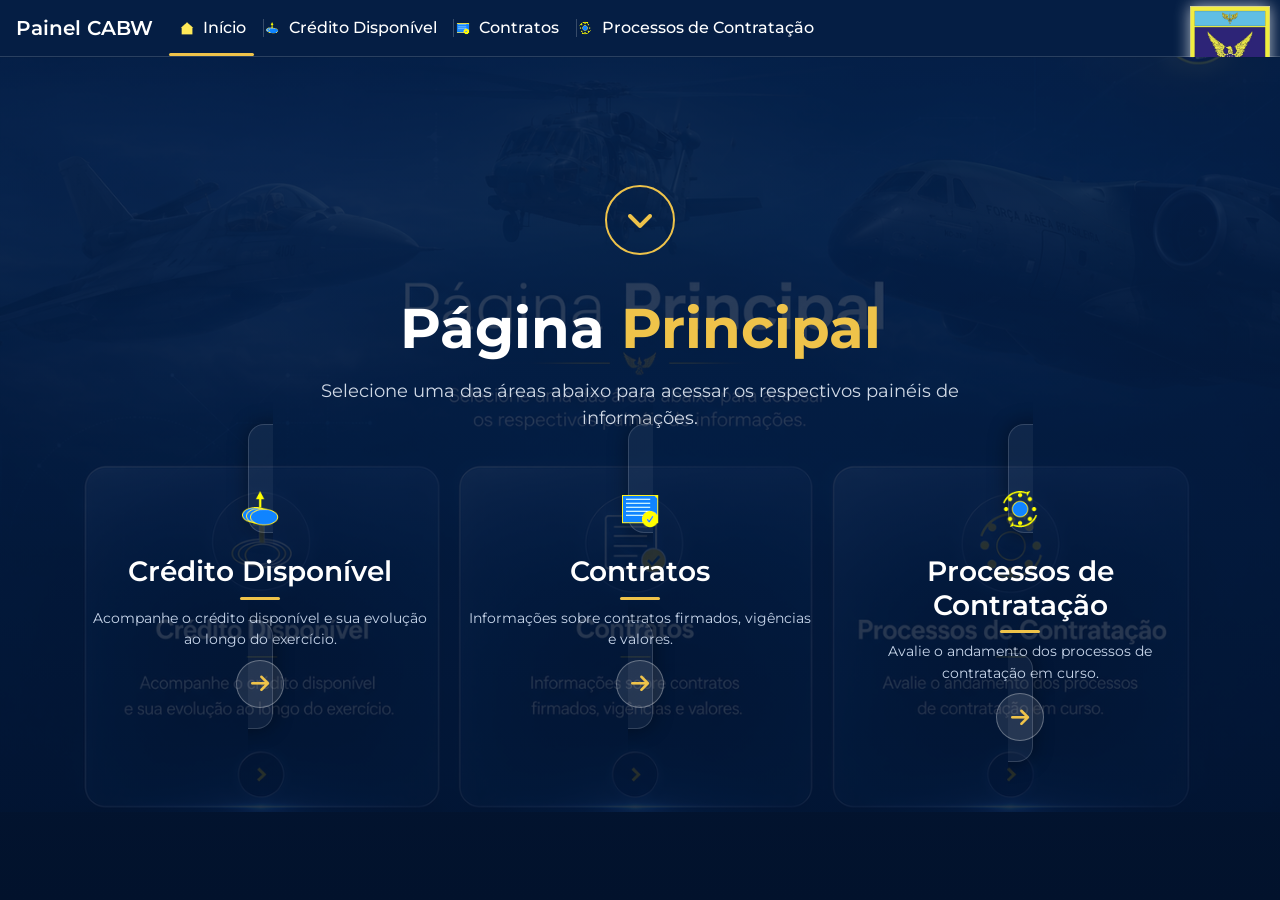
==== commit f93c9570: "Add files via upload" ====
--- a/index.html
+++ b/index.html
@@ -5,11 +5,13 @@
   <meta name="viewport" content="width=device-width, initial-scale=1, shrink-to-fit=no">
   <title>Painel CABW - Página Principal</title>
   <link rel="stylesheet" href="https://cdn.jsdelivr.net/npm/bootstrap@4.6.2/dist/css/bootstrap.min.css">
+  <!-- Include Font Awesome for icons -->
+  <link rel="stylesheet" href="https://cdnjs.cloudflare.com/ajax/libs/font-awesome/6.4.0/css/all.min.css" integrity="sha512-pkPxmcYbBv0xiAnBWuoC8+z+L1nRdAN1n6HOywhQYIwa3Tjcj8i18V4CE83IJUVtVtu5y0E+X+3OlFt9db/fWg==" crossorigin="anonymous" referrerpolicy="no-referrer" />
   <link rel="stylesheet" type="text/css" href="css/style.css">
 </head>
 <body>
 
-<nav class="navbar navbar-expand-lg navbar-dark bg-primary">
+<nav class="navbar navbar-expand-lg">
   <a class="navbar-brand" href="index.html">Painel CABW</a>
   <img src="cabw_logo.png" alt="CABW logo" class="header-logo">
   <button class="navbar-toggler" type="button" data-toggle="collapse" data-target="#navbarNav" aria-controls="navbarNav" aria-expanded="false" aria-label="Toggle navigation">
@@ -17,41 +19,55 @@
   </button>
   <div class="collapse navbar-collapse" id="navbarNav">
     <ul class="navbar-nav mr-auto">
-      <li class="nav-item active"><a class="nav-link" href="index.html">Início</a></li>
-      <li class="nav-item"><a class="nav-link" href="credito.html">Crédito Disponível</a></li>
-      <li class="nav-item"><a class="nav-link" href="contratos.html">Contratos</a></li>
-      <li class="nav-item"><a class="nav-link" href="processos.html">Processos de Contratação</a></li>
+      <li class="nav-item active">
+        <a class="nav-link" href="index.html"><img src="icons/home_icon.png" class="nav-icon" alt="">Início</a>
+      </li>
+      <li class="nav-item">
+        <a class="nav-link" href="credito.html"><img src="icons/credit_icon.png" class="nav-icon" alt="">Crédito Disponível</a>
+      </li>
+      <li class="nav-item">
+        <a class="nav-link" href="contratos.html"><img src="icons/contract_icon.png" class="nav-icon" alt="">Contratos</a>
+      </li>
+      <li class="nav-item">
+        <a class="nav-link" href="processos.html"><img src="icons/process_icon.png" class="nav-icon" alt="">Processos de Contratação</a>
+      </li>
     </ul>
   </div>
 </nav>
 
-<div class="container-fluid mt-4">
-  <h1>Página Principal</h1>
-  <p class="mb-4">Selecione uma das áreas abaixo para acessar os respectivos painéis de informações.</p>
-  <div class="row">
-    <div class="col-lg-4 col-md-6 mb-4">
-      <a href="credito.html" class="home-block d-block text-decoration-none">
-        <img src="icons/credit_icon.png" alt="Crédito Disponível">
-        <h3>Crédito Disponível</h3>
-        <p>Acompanhe o crédito disponível e sua evolução ao longo do exercício.</p>
-      </a>
-    </div>
-    <div class="col-lg-4 col-md-6 mb-4">
-      <a href="contratos.html" class="home-block d-block text-decoration-none">
-        <img src="icons/contract_icon.png" alt="Contratos">
-        <h3>Contratos</h3>
-        <p>Informações sobre contratos firmados, vigências e valores.</p>
-      </a>
-    </div>
-    <div class="col-lg-4 col-md-6 mb-4">
-      <a href="processos.html" class="home-block d-block text-decoration-none">
-        <img src="icons/process_icon.png" alt="Processos de Contratação">
-        <h3>Processos de Contratação</h3>
-        <p>Avalie o andamento dos processos de contratação em curso.</p>
-      </a>
+<header class="hero text-center">
+  <div class="hero-content container">
+    <div class="hero-icon"><i class="fa-solid fa-angle-down"></i></div>
+    <h1>Página <span class="highlight">Principal</span></h1>
+    <p class="subtitle">Selecione uma das áreas abaixo para acessar os respectivos painéis de informações.</p>
+    <div class="row justify-content-center mt-4">
+      <div class="col-lg-4 col-md-6 mb-4">
+        <a href="credito.html" class="home-block">
+          <div class="icon"><img src="icons/credit_icon.png" alt="Crédito Disponível"></div>
+          <h3>Crédito Disponível</h3>
+          <p>Acompanhe o crédito disponível e sua evolução ao longo do exercício.</p>
+          <div class="arrow-button"><i class="fa-solid fa-arrow-right"></i></div>
+        </a>
+      </div>
+      <div class="col-lg-4 col-md-6 mb-4">
+        <a href="contratos.html" class="home-block">
+          <div class="icon"><img src="icons/contract_icon.png" alt="Contratos"></div>
+          <h3>Contratos</h3>
+          <p>Informações sobre contratos firmados, vigências e valores.</p>
+          <div class="arrow-button"><i class="fa-solid fa-arrow-right"></i></div>
+        </a>
+      </div>
+      <div class="col-lg-4 col-md-6 mb-4">
+        <a href="processos.html" class="home-block">
+          <div class="icon"><img src="icons/process_icon.png" alt="Processos de Contratação"></div>
+          <h3>Processos de Contratação</h3>
+          <p>Avalie o andamento dos processos de contratação em curso.</p>
+          <div class="arrow-button"><i class="fa-solid fa-arrow-right"></i></div>
+        </a>
+      </div>
     </div>
   </div>
-</div>
+</header>
 
 <script src="https://cdn.jsdelivr.net/npm/bootstrap@4.6.2/dist/js/bootstrap.bundle.min.js"></script>
 </body>
--- a/css/style.css
+++ b/css/style.css
@@ -0,0 +1,360 @@
+
+@import url('https://fonts.googleapis.com/css2?family=Montserrat:wght@400;600&display=swap');
+
+/*
+ * Colour variables for consistent theming across the site.  Adjust these values
+ * to quickly adapt the visual palette.  The accent colour is used for
+ * highlights and icons, while the primary background colours define the
+ * dark blue gradients seen throughout the interface.
+ */
+:root {
+    --primary-bg: #051e44;
+    --primary-bg-darker: #02122c;
+    --accent-color: #EFC34A;
+    --text-color: #ffffff;
+}
+
+/*
+ * Adjust the overall page appearance.  The default neutral background used by
+ * Bootstrap is overridden so the entire application has a blue backdrop
+ * consistent with the institutional colours requested.  Setting a body
+ * background colour here ensures all pages share the same look.  If you
+ * adjust this value, pick a colour that provides enough contrast for
+ * readability.
+ */
+body {
+    /* Apply a darker gradient background using the primary colour variables.  This
+       anchors the page in a deep navy tone reminiscent of the reference design. */
+    background: linear-gradient(180deg, var(--primary-bg) 0%, var(--primary-bg-darker) 100%);
+    color: var(--text-color);
+    font-family: 'Montserrat', sans-serif;
+    min-height: 100vh;
+    margin: 0;
+}
+    h1, h2 { margin-top: 1rem; margin-bottom: 1rem; }
+.card { min-height: 140px; }
+
+/* Modern card styling with a translucent glass effect.  The border and
+   backdrop filter give a sense of depth on the coloured background. */
+.card {
+    background-color: rgba(255,255,255,0.15);
+    border: 1px solid rgba(255,255,255,0.25);
+    backdrop-filter: blur(8px);
+    border-radius: 0.75rem;
+    box-shadow: 0 4px 12px rgba(0,0,0,0.25);
+    color: #ffffff;
+    min-height: 150px;
+    margin-bottom: 1rem;
+}
+.card .card-title {
+    color: #ffffff;
+    font-weight: 600;
+}
+.card .card-text {
+    color: #f8f9fa;
+    font-size: 1.15rem;
+}
+    .card-text { font-size: 1.1rem; }
+    table.dataTable thead th {
+        background-color: #007bff;
+        color: white;
+    }
+
+/*
+ * Navigation bar styling
+ *
+ * The navbar is anchored with a solid dark background and subtle shadow.  Icons
+ * accompany each navigation label and separators are drawn between menu
+ * entries.  The active item receives a gold accent bar underneath.
+ */
+.navbar {
+    background-color: var(--primary-bg) !important;
+    border-bottom: 1px solid rgba(255,255,255,0.15);
+    box-shadow: 0 1px 4px rgba(0,0,0,0.4);
+    position: relative;
+}
+.navbar-brand {
+    color: var(--text-color) !important;
+    font-weight: 600;
+}
+.navbar-nav .nav-link {
+    color: var(--text-color) !important;
+    font-weight: 500;
+    display: flex;
+    align-items: center;
+    position: relative;
+    padding-top: 0.5rem;
+    padding-bottom: 0.5rem;
+}
+.navbar-nav .nav-link .nav-icon {
+    width: 20px;
+    height: 20px;
+    margin-right: 0.4rem;
+    filter: brightness(1.2);
+}
+/* Vertical separators between navigation items */
+.navbar-nav .nav-item:not(:last-child) > .nav-link::before {
+    content: '';
+    position: absolute;
+    right: -0.6rem;
+    top: 50%;
+    transform: translateY(-50%);
+    width: 1px;
+    height: 18px;
+    background-color: rgba(255,255,255,0.2);
+}
+/* Highlight the active navigation item with a gold bar at the bottom */
+.navbar-nav .nav-item.active > .nav-link::after {
+    content: '';
+    position: absolute;
+    bottom: -8px;
+    left: 0;
+    right: 0;
+    height: 3px;
+    background-color: var(--accent-color);
+    border-radius: 2px;
+}
+/* Hover effect for navigation links */
+.navbar-nav .nav-link:hover {
+    color: var(--accent-color) !important;
+}
+
+/* Subtle striping for tables on dark backgrounds */
+.table-striped tbody tr:nth-of-type(odd) {
+    background-color: rgba(255,255,255,0.05);
+}
+
+/* Add padding to containers to give elements breathing room */
+.container-fluid {
+    padding-top: 1rem;
+    padding-bottom: 2rem;
+}
+
+/*
+ * Logo positioning.  The following class can be applied to an image in
+ * the navigation bar or page header to pin it to the upper right corner.
+ * The width is constrained to avoid dominating the layout.
+ */
+.header-logo {
+    position: absolute;
+    top: 6px;
+    right: 10px;
+    width: 80px;
+    height: auto;
+    /* Apply a subtle drop shadow to help the logo stand out on the
+       coloured background. Without this effect the logo can appear
+       washed out when the surrounding colours are very similar. */
+    filter: drop-shadow(0 0 8px rgba(255, 255, 255, 0.7));
+}
+
+/*
+ * Home page block styling
+ * These rules define the appearance of the large clickable cards on the
+ * main dashboard page. They mirror the translucent glass effect used
+ * throughout the application while adding subtle hover animations.
+ */
+.home-block {
+    background-color: rgba(255, 255, 255, 0.15);
+    border: 1px solid rgba(255, 255, 255, 0.25);
+    backdrop-filter: blur(8px);
+    border-radius: 1rem;
+    box-shadow: 0 4px 12px rgba(0, 0, 0, 0.25);
+    color: #ffffff;
+    min-height: 250px;
+    text-align: center;
+    padding: 2rem 1rem;
+    transition: transform 0.2s ease;
+}
+.home-block:hover {
+    transform: translateY(-5px);
+}
+.home-block img {
+    max-width: 90px;
+    height: auto;
+    margin-bottom: 1rem;
+}
+.home-block h3 {
+    font-weight: 600;
+    margin-bottom: 0.5rem;
+    color: #ffffff;
+}
+.home-block p {
+    font-size: 1rem;
+    color: #f8f9fa;
+    margin-bottom: 0;
+}
+
+/* Ensure that tables are legible on the dark gradient background.  By
+   default Bootstrap uses dark text which disappears against the blue
+   backdrop.  Explicitly set the text colour for table headers and
+   body cells to the same off‑white used throughout the interface. */
+.table,
+.table th,
+.table td {
+    color: #f8f9fa !important;
+}
+
+/* Lighten the header rows for better separation on dark backgrounds. */
+.table thead th {
+    background-color: rgba(255,255,255,0.15);
+}
+
+/* Adjust the alternating row colour to a slightly lighter shade so
+   zebra striping is visible even on dark backgrounds. */
+.table-striped tbody tr:nth-of-type(odd) {
+    background-color: rgba(255,255,255,0.07);
+}
+
+/*
+ * Hero section styling for the home page
+ *
+ * The hero area introduces the portal and provides descriptive text.  A
+ * prominent heading with an accent-coloured word and an optional icon
+ * reinforce the corporate identity.  Paragraph text is kept legible with
+ * softened colours.
+ */
+/*
+ * Hero section styling
+ *
+ * The hero area sits at the top of the home page and conveys the primary
+ * purpose of the portal.  It features a full‑width background image
+ * overlaid with a dark gradient to ensure text legibility.  A large
+ * heading calls attention to the page title with an accent‑coloured word,
+ * and a decorative circular icon echoes the accent colour.  The
+ * supporting subtitle remains centred on the page and constrained in
+ * width for optimum readability.  Padding has been increased to give
+ * the hero the same vertical proportions seen in the reference design.
+ */
+.hero {
+    /* Provide generous top and bottom padding to create breathing room */
+    padding: 8rem 0 5rem;
+    text-align: center;
+    position: relative;
+    /* Use both a gradient and a background image.  The gradient darkens
+       the image so the text remains readable regardless of the
+       underlying artwork.  The image itself is defined in the markup as
+       a separate file in the images folder. */
+    background: linear-gradient(rgba(5, 30, 68, 0.85), rgba(2, 18, 44, 0.85)),
+                url('../images/home-bg.png') center/cover no-repeat;
+    background-size: cover;
+    background-position: center;
+}
+
+/*
+ * The hero icon sits above the heading and reinforces the interactive
+ * nature of the portal.  It is styled as a circular badge with a gold
+ * border and uses Font Awesome icons internally.  The size and border
+ * width mirror the golden circle seen in the provided mockup.
+ */
+.hero .hero-icon {
+    display: inline-flex;
+    align-items: center;
+    justify-content: center;
+    width: 70px;
+    height: 70px;
+    border-radius: 50%;
+    border: 2px solid var(--accent-color);
+    color: var(--accent-color);
+    font-size: 2rem;
+    margin: 0 auto 1.5rem;
+}
+
+/* Size the main hero heading prominently and highlight the last word
+   using the accent colour.  Increase font weight to make the heading
+   stand out against the photographic background. */
+.hero h1 {
+    font-size: 3.5rem;
+    font-weight: 700;
+    color: var(--text-color);
+    margin-bottom: 1rem;
+}
+.hero h1 .highlight {
+    color: var(--accent-color);
+}
+
+/* The supporting subtitle explains what the user should do on the page.
+   To maintain readability over the darker backdrop, use a slightly
+   brighter off‑white colour.  Limit the maximum width so that text
+   doesn’t span the entire screen on large monitors. */
+.hero .subtitle {
+    font-size: 1.1rem;
+    color: #d0d9e6;
+    max-width: 650px;
+    margin: 0 auto;
+}
+
+/*
+ * Updated home block styling
+ *
+ * These blocks act as large call‑to‑action cards.  They employ a subtle
+ * glassy panel effect with a gold accent line beneath the heading and a
+ * circular arrow button at the bottom to indicate interactivity.
+ */
+.home-block {
+    background-color: rgba(255,255,255,0.05);
+    border: 1px solid rgba(255,255,255,0.15);
+    border-radius: 1rem;
+    box-shadow: 0 0 20px rgba(0,0,0,0.4);
+    color: var(--text-color);
+    text-align: center;
+    padding: 2rem 1.5rem 3.5rem;
+    position: relative;
+    transition: transform 0.2s ease, box-shadow 0.2s ease;
+    backdrop-filter: blur(8px);
+}
+
+.home-block:hover {
+    transform: translateY(-5px);
+    box-shadow: 0 0 30px rgba(0,0,0,0.6);
+}
+
+.home-block .icon img {
+    width: 60px;
+    height: 60px;
+    margin-bottom: 1rem;
+    filter: brightness(1.2);
+}
+
+.home-block h3 {
+    font-weight: 600;
+    margin-bottom: 0.5rem;
+    color: var(--text-color);
+}
+
+.home-block h3::after {
+    content: '';
+    display: block;
+    width: 40px;
+    height: 3px;
+    background-color: var(--accent-color);
+    margin: 0.5rem auto;
+    border-radius: 2px;
+}
+
+.home-block p {
+    font-size: 0.9rem;
+    color: #c7d5ea;
+}
+
+.home-block .arrow-button {
+    position: absolute;
+    bottom: 20px;
+    left: 50%;
+    transform: translateX(-50%);
+    width: 48px;
+    height: 48px;
+    border-radius: 50%;
+    border: 1px solid rgba(255,255,255,0.3);
+    background-color: rgba(255,255,255,0.1);
+    color: var(--accent-color);
+    display: flex;
+    align-items: center;
+    justify-content: center;
+    font-size: 1.3rem;
+    transition: background-color 0.2s;
+}
+
+.home-block:hover .arrow-button {
+    background-color: rgba(255,255,255,0.2);
+}
+    
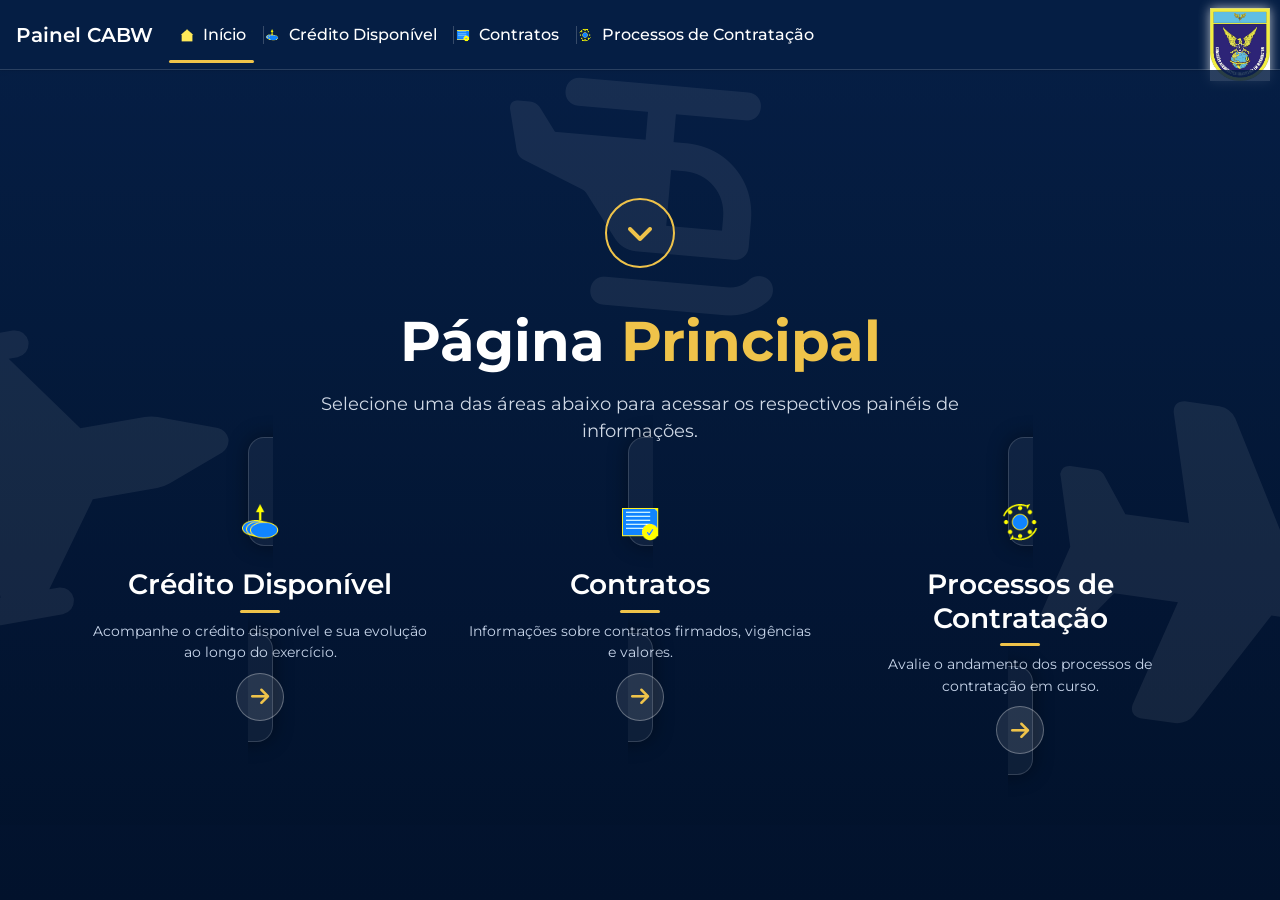
==== commit fe3173cf: "Add files via upload" ====
--- a/index.html
+++ b/index.html
@@ -36,6 +36,14 @@
 </nav>
 
 <header class="hero text-center">
+  <!-- Decorative aircraft silhouettes: fighter, helicopter and transport.
+       These large icons are positioned absolutely via CSS and fade into
+       the background.  They are added here so they appear behind the
+       textual content. -->
+  <div class="aircraft-icon aircraft-gripen"><i class="fa-solid fa-fighter-jet"></i></div>
+  <div class="aircraft-icon aircraft-h60"><i class="fa-solid fa-helicopter"></i></div>
+  <div class="aircraft-icon aircraft-kc"><i class="fa-solid fa-plane"></i></div>
+
   <div class="hero-content container">
     <div class="hero-icon"><i class="fa-solid fa-angle-down"></i></div>
     <h1>Página <span class="highlight">Principal</span></h1>
--- a/css/style.css
+++ b/css/style.css
@@ -72,6 +72,10 @@
     border-bottom: 1px solid rgba(255,255,255,0.15);
     box-shadow: 0 1px 4px rgba(0,0,0,0.4);
     position: relative;
+    /* Increase the height of the navigation bar so the logo fits comfortably */
+    padding-top: 0.5rem;
+    padding-bottom: 0.5rem;
+    min-height: 70px;
 }
 .navbar-brand {
     color: var(--text-color) !important;
@@ -137,14 +141,15 @@
  */
 .header-logo {
     position: absolute;
-    top: 6px;
+    /* Position the logo within the navigation bar and keep it fully visible */
+    top: 8px;
     right: 10px;
-    width: 80px;
+    width: 60px;
     height: auto;
     /* Apply a subtle drop shadow to help the logo stand out on the
        coloured background. Without this effect the logo can appear
        washed out when the surrounding colours are very similar. */
-    filter: drop-shadow(0 0 8px rgba(255, 255, 255, 0.7));
+    filter: drop-shadow(0 0 6px rgba(255, 255, 255, 0.7));
 }
 
 /*
@@ -234,8 +239,11 @@
        the image so the text remains readable regardless of the
        underlying artwork.  The image itself is defined in the markup as
        a separate file in the images folder. */
-    background: linear-gradient(rgba(5, 30, 68, 0.85), rgba(2, 18, 44, 0.85)),
-                url('../images/home-bg.png') center/cover no-repeat;
+    /* Use only a rich gradient for the hero background.  The image previously
+       used introduced unwanted interface artefacts; the gradient provides a
+       clean, adjustable backdrop. */
+    background: linear-gradient(rgba(5, 30, 68, 0.85), rgba(2, 18, 44, 0.85));
+    overflow: hidden;
     background-size: cover;
     background-position: center;
 }
@@ -257,6 +265,90 @@
     color: var(--accent-color);
     font-size: 2rem;
     margin: 0 auto 1.5rem;
+}
+
+/* Ensure the hero content (title, subtitle and cards) sits above any
+   decorative background elements. */
+.hero .hero-content {
+    position: relative;
+    z-index: 2;
+}
+
+/* Decorative aircraft icons
+ *
+ * These icons are positioned absolutely within the hero section to evoke
+ * the presence of a Gripen fighter, a H‑60 helicopter and a KC‑390
+ * transport aircraft.  They use large Font Awesome glyphs with low
+ * opacity so they blend subtly into the background.  Interaction and
+ * selection are disabled to prevent interference with page layout. */
+.hero .aircraft-icon {
+    position: absolute;
+    opacity: 0.07;
+    color: #ffffff;
+    pointer-events: none;
+    user-select: none;
+}
+
+/* Position specific aircraft icons.  Adjust the font sizes and
+   positions to create balance across the hero area.  The values here
+   provide a good starting point on large screens; media queries below
+   will refine these for smaller viewports. */
+.hero .aircraft-gripen {
+    left: -10%;
+    top: 25%;
+    font-size: 18rem;
+    transform: rotate(-10deg);
+}
+
+.hero .aircraft-h60 {
+    left: 50%;
+    top: -5%;
+    font-size: 14rem;
+    transform: translateX(-50%) rotate(5deg);
+}
+
+.hero .aircraft-kc {
+    right: -10%;
+    top: 35%;
+    font-size: 20rem;
+    transform: rotate(8deg);
+}
+
+/* Responsive adjustments for aircraft icons
+ * Scale down the icons on medium and small screens so they don't
+ * overwhelm the content. */
+@media (max-width: 992px) {
+    .hero .aircraft-gripen {
+        font-size: 14rem;
+        top: 30%;
+        left: -15%;
+    }
+    .hero .aircraft-h60 {
+        font-size: 10rem;
+        top: -10%;
+    }
+    .hero .aircraft-kc {
+        font-size: 16rem;
+        top: 40%;
+        right: -20%;
+    }
+}
+
+@media (max-width: 768px) {
+    .hero .aircraft-gripen {
+        font-size: 10rem;
+        top: 40%;
+        left: -20%;
+    }
+    .hero .aircraft-h60 {
+        font-size: 8rem;
+        top: -15%;
+    }
+    .hero .aircraft-kc {
+        font-size: 12rem;
+        top: 45%;
+        right: -30%;
+    }
 }
 
 /* Size the main hero heading prominently and highlight the last word
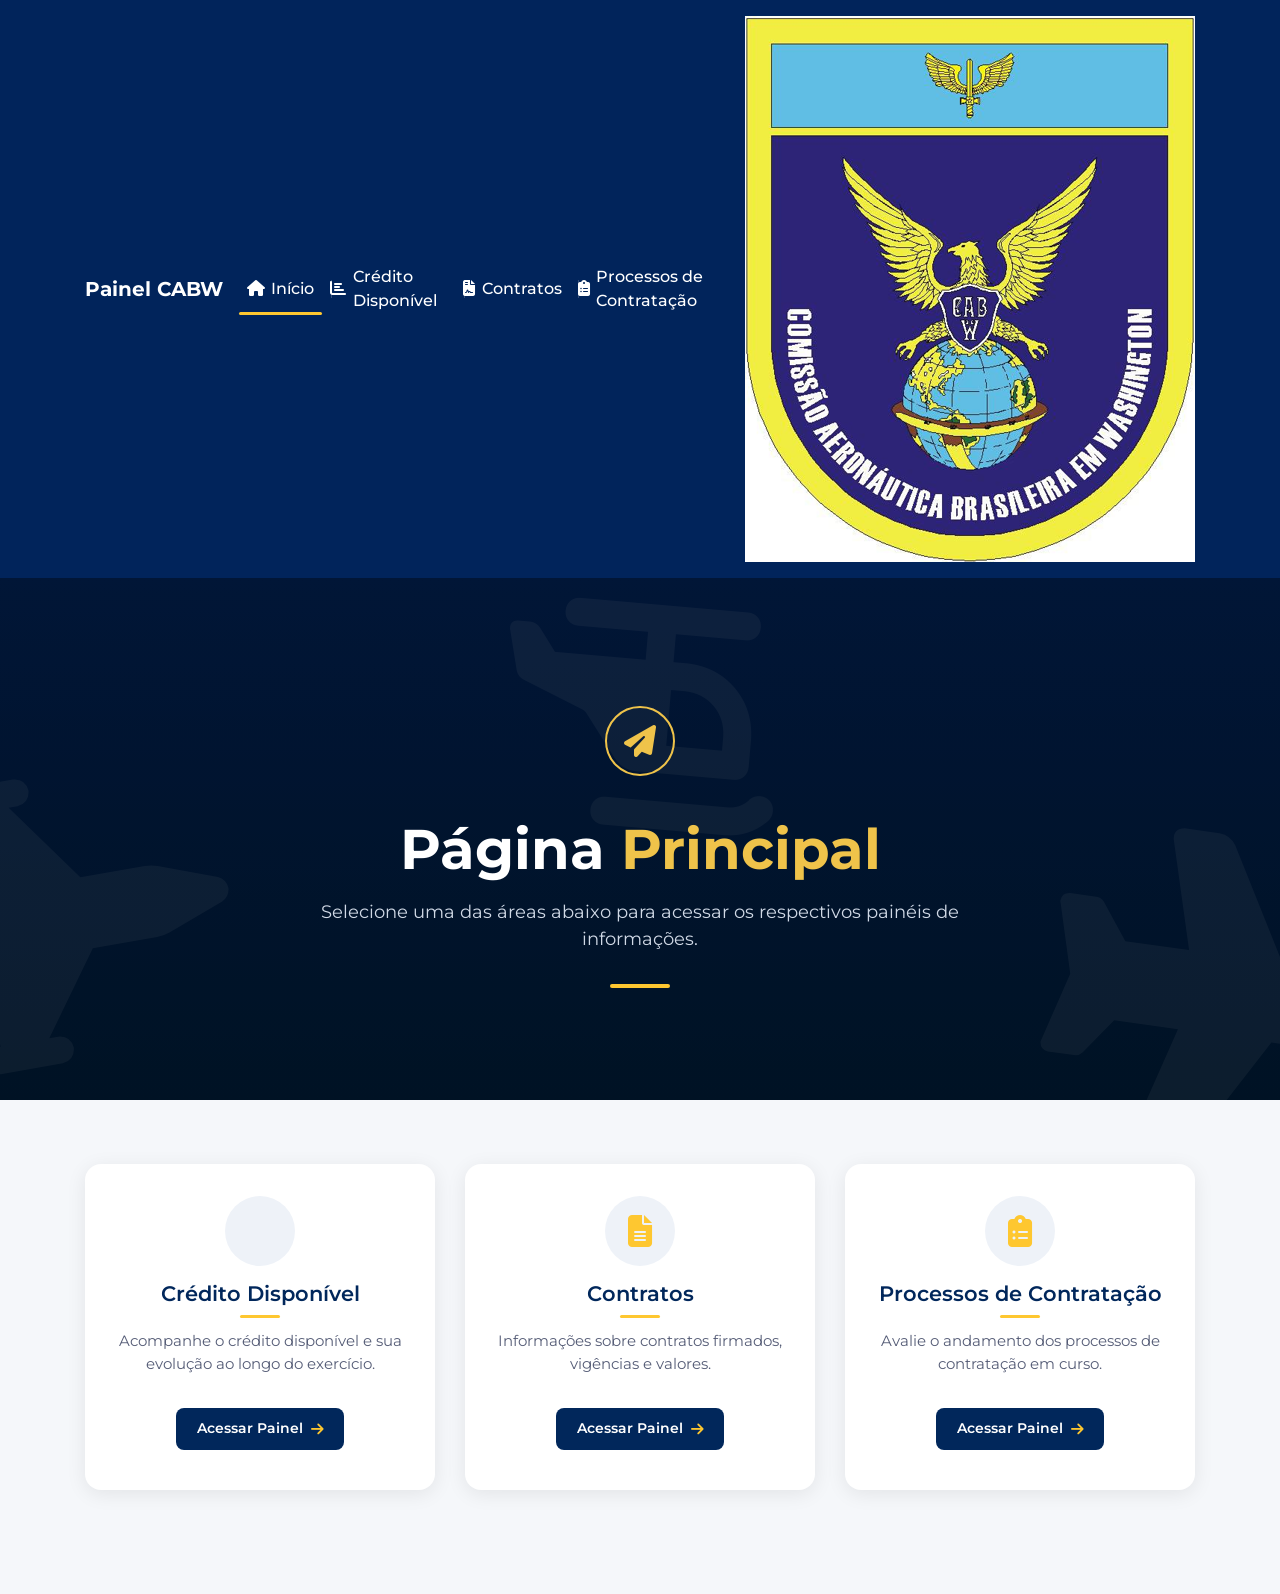
==== commit 69ec93e7: "Add files via upload" ====
--- a/index.html
+++ b/index.html
@@ -12,70 +12,62 @@
 <body>
 
 <nav class="navbar navbar-expand-lg">
-  <a class="navbar-brand" href="index.html">Painel CABW</a>
-  <img src="cabw_logo.png" alt="CABW logo" class="header-logo">
-  <button class="navbar-toggler" type="button" data-toggle="collapse" data-target="#navbarNav" aria-controls="navbarNav" aria-expanded="false" aria-label="Toggle navigation">
-    <span class="navbar-toggler-icon"></span>
-  </button>
-  <div class="collapse navbar-collapse" id="navbarNav">
-    <ul class="navbar-nav mr-auto">
-      <li class="nav-item active">
-        <a class="nav-link" href="index.html"><img src="icons/home_icon.png" class="nav-icon" alt="">Início</a>
-      </li>
-      <li class="nav-item">
-        <a class="nav-link" href="credito.html"><img src="icons/credit_icon.png" class="nav-icon" alt="">Crédito Disponível</a>
-      </li>
-      <li class="nav-item">
-        <a class="nav-link" href="contratos.html"><img src="icons/contract_icon.png" class="nav-icon" alt="">Contratos</a>
-      </li>
-      <li class="nav-item">
-        <a class="nav-link" href="processos.html"><img src="icons/process_icon.png" class="nav-icon" alt="">Processos de Contratação</a>
-      </li>
+  <div class="container d-flex align-items-center justify-content-between">
+    <a class="navbar-brand" href="index.html">Painel CABW</a>
+    <ul class="navbar-nav align-items-center flex-grow-1 justify-content-center">
+      <li class="nav-item active"><a class="nav-link" href="index.html"><span class="nav-icon"><i class="fa-solid fa-house"></i></span>Início</a></li>
+      <li class="nav-item"><a class="nav-link" href="credito.html"><span class="nav-icon"><i class="fa-solid fa-chart-bar"></i></span>Crédito Disponível</a></li>
+      <li class="nav-item"><a class="nav-link" href="contratos.html"><span class="nav-icon"><i class="fa-solid fa-file-contract"></i></span>Contratos</a></li>
+      <li class="nav-item"><a class="nav-link" href="processos.html"><span class="nav-icon"><i class="fa-solid fa-clipboard-list"></i></span>Processos de Contratação</a></li>
     </ul>
+    <img src="cabw_logo.png" alt="Brasão CABW" class="cabw-logo">
   </div>
 </nav>
 
-<header class="hero text-center">
-  <!-- Decorative aircraft silhouettes: fighter, helicopter and transport.
-       These large icons are positioned absolutely via CSS and fade into
-       the background.  They are added here so they appear behind the
-       textual content. -->
+<section class="hero text-center">
+  <!-- Decorative aircraft silhouettes positioned behind the content -->
   <div class="aircraft-icon aircraft-gripen"><i class="fa-solid fa-fighter-jet"></i></div>
   <div class="aircraft-icon aircraft-h60"><i class="fa-solid fa-helicopter"></i></div>
   <div class="aircraft-icon aircraft-kc"><i class="fa-solid fa-plane"></i></div>
-
   <div class="hero-content container">
-    <div class="hero-icon"><i class="fa-solid fa-angle-down"></i></div>
+    <!-- Decorative circular icon above heading -->
+    <span class="hero-icon"><i class="fa-solid fa-paper-plane"></i></span>
     <h1>Página <span class="highlight">Principal</span></h1>
     <p class="subtitle">Selecione uma das áreas abaixo para acessar os respectivos painéis de informações.</p>
-    <div class="row justify-content-center mt-4">
+    <div class="hero-divider"></div>
+  </div>
+</section>
+
+<section class="cards-section">
+  <div class="container">
+    <div class="row">
       <div class="col-lg-4 col-md-6 mb-4">
-        <a href="credito.html" class="home-block">
-          <div class="icon"><img src="icons/credit_icon.png" alt="Crédito Disponível"></div>
+        <div class="info-card text-center">
+          <div class="icon-circle"><i class="fa-solid fa-chart-line-up"></i></div>
           <h3>Crédito Disponível</h3>
           <p>Acompanhe o crédito disponível e sua evolução ao longo do exercício.</p>
-          <div class="arrow-button"><i class="fa-solid fa-arrow-right"></i></div>
-        </a>
+          <a href="credito.html" class="btn btn-panel">Acessar Painel <i class="fa-solid fa-arrow-right"></i></a>
+        </div>
       </div>
       <div class="col-lg-4 col-md-6 mb-4">
-        <a href="contratos.html" class="home-block">
-          <div class="icon"><img src="icons/contract_icon.png" alt="Contratos"></div>
+        <div class="info-card text-center">
+          <div class="icon-circle"><i class="fa-solid fa-file-lines"></i></div>
           <h3>Contratos</h3>
           <p>Informações sobre contratos firmados, vigências e valores.</p>
-          <div class="arrow-button"><i class="fa-solid fa-arrow-right"></i></div>
-        </a>
+          <a href="contratos.html" class="btn btn-panel">Acessar Painel <i class="fa-solid fa-arrow-right"></i></a>
+        </div>
       </div>
       <div class="col-lg-4 col-md-6 mb-4">
-        <a href="processos.html" class="home-block">
-          <div class="icon"><img src="icons/process_icon.png" alt="Processos de Contratação"></div>
+        <div class="info-card text-center">
+          <div class="icon-circle"><i class="fa-solid fa-clipboard-list"></i></div>
           <h3>Processos de Contratação</h3>
           <p>Avalie o andamento dos processos de contratação em curso.</p>
-          <div class="arrow-button"><i class="fa-solid fa-arrow-right"></i></div>
-        </a>
+          <a href="processos.html" class="btn btn-panel">Acessar Painel <i class="fa-solid fa-arrow-right"></i></a>
+        </div>
       </div>
     </div>
   </div>
-</header>
+</section>
 
 <script src="https://cdn.jsdelivr.net/npm/bootstrap@4.6.2/dist/js/bootstrap.bundle.min.js"></script>
 </body>
--- a/css/style.css
+++ b/css/style.css
@@ -12,6 +12,23 @@
     --primary-bg-darker: #02122c;
     --accent-color: #EFC34A;
     --text-color: #ffffff;
+
+    /* Colours for the redesigned landing page */
+    /* Navigation colours */
+    --nav-bg: #01245b; /* Dark navy for the header bar */
+    --nav-link-color: #ffffff; /* White navigation text */
+    --nav-active-color: #fec730; /* Golden accent used for active state */
+    --page-bg: #f5f7fa;
+    --card-bg: #ffffff;
+    --card-title-color: #01275b;
+    --card-desc-color: #565d77;
+    --button-bg: #01275b;
+    --button-text: #ffffff;
+    --button-icon-color: #fec730;
+    /* Hero gradient colours */
+    --hero-bg-start: #01245b;
+    --hero-bg-end: #001e3c;
+    --hero-overlay: rgba(0, 0, 0, 0.4);
 }
 
 /*
@@ -67,34 +84,39 @@
  * accompany each navigation label and separators are drawn between menu
  * entries.  The active item receives a gold accent bar underneath.
  */
+/*
+ * Navigation bar
+ *
+ * The primary header is anchored by a dark navy bar.  Navigation
+ * links are white by default and highlighted with a golden underline
+ * when active or hovered.  Separators between items mirror the
+ * reference design, giving a sense of separation without clutter.
+ */
 .navbar {
-    background-color: var(--primary-bg) !important;
-    border-bottom: 1px solid rgba(255,255,255,0.15);
-    box-shadow: 0 1px 4px rgba(0,0,0,0.4);
-    position: relative;
-    /* Increase the height of the navigation bar so the logo fits comfortably */
-    padding-top: 0.5rem;
-    padding-bottom: 0.5rem;
-    min-height: 70px;
+    background-color: var(--nav-bg) !important;
+    box-shadow: 0 2px 4px rgba(0, 0, 0, 0.2);
+    padding-top: 1rem;
+    padding-bottom: 1rem;
+    min-height: 80px;
+    position: relative;
 }
 .navbar-brand {
-    color: var(--text-color) !important;
-    font-weight: 600;
+    color: var(--nav-link-color) !important;
+    font-weight: 700;
+    font-size: 1.25rem;
 }
 .navbar-nav .nav-link {
-    color: var(--text-color) !important;
+    color: var(--nav-link-color) !important;
     font-weight: 500;
     display: flex;
     align-items: center;
-    position: relative;
-    padding-top: 0.5rem;
-    padding-bottom: 0.5rem;
+    padding: 0.5rem 1rem;
+    position: relative;
+    transition: color 0.2s ease;
 }
 .navbar-nav .nav-link .nav-icon {
-    width: 20px;
-    height: 20px;
     margin-right: 0.4rem;
-    filter: brightness(1.2);
+    font-size: 1rem;
 }
 /* Vertical separators between navigation items */
 .navbar-nav .nav-item:not(:last-child) > .nav-link::before {
@@ -105,22 +127,22 @@
     transform: translateY(-50%);
     width: 1px;
     height: 18px;
-    background-color: rgba(255,255,255,0.2);
-}
-/* Highlight the active navigation item with a gold bar at the bottom */
+    background-color: rgba(255, 255, 255, 0.2);
+}
+/* Active nav item underline */
 .navbar-nav .nav-item.active > .nav-link::after {
     content: '';
     position: absolute;
-    bottom: -8px;
+    bottom: -6px;
     left: 0;
     right: 0;
     height: 3px;
-    background-color: var(--accent-color);
+    background-color: var(--nav-active-color);
     border-radius: 2px;
 }
-/* Hover effect for navigation links */
+/* Hover state for navigation links */
 .navbar-nav .nav-link:hover {
-    color: var(--accent-color) !important;
+    color: var(--nav-active-color) !important;
 }
 
 /* Subtle striping for tables on dark backgrounds */
@@ -139,16 +161,15 @@
  * the navigation bar or page header to pin it to the upper right corner.
  * The width is constrained to avoid dominating the layout.
  */
+/* CABW crest positioning in the navigation bar.  Constrain the width
+   and maintain aspect ratio to prevent cropping on various screen sizes.
+   A drop shadow helps the crest stand out against the dark header. */
 .header-logo {
     position: absolute;
-    /* Position the logo within the navigation bar and keep it fully visible */
     top: 8px;
     right: 10px;
-    width: 60px;
+    width: 65px;
     height: auto;
-    /* Apply a subtle drop shadow to help the logo stand out on the
-       coloured background. Without this effect the logo can appear
-       washed out when the surrounding colours are very similar. */
     filter: drop-shadow(0 0 6px rgba(255, 255, 255, 0.7));
 }
 
@@ -204,6 +225,233 @@
     background-color: rgba(255,255,255,0.15);
 }
 
+/*
+ * Landing page styles
+ *
+ * These styles are used exclusively on the home page to achieve the
+ * modern, institutional look shown in the provided design.  They
+ * coexist with the base styles for other pages without affecting
+ * existing layouts.
+ */
+
+/* Apply a neutral page background on the landing page */
+body.landing-page {
+    background-color: var(--page-bg);
+    color: var(--card-title-color);
+}
+
+/* Header navigation bar for the landing page */
+.navbar.landing {
+    background-color: var(--nav-bg) !important;
+    box-shadow: 0 2px 4px rgba(0,0,0,0.1);
+    padding-top: 0.75rem;
+    padding-bottom: 0.75rem;
+    position: relative;
+    z-index: 100;
+}
+.navbar.landing .navbar-brand {
+    color: var(--nav-link-color) !important;
+    font-weight: 700;
+    font-size: 1.25rem;
+}
+.navbar.landing .navbar-nav .nav-link {
+    color: var(--nav-link-color) !important;
+    font-weight: 500;
+    display: flex;
+    align-items: center;
+    padding: 0.5rem 1rem;
+    position: relative;
+    transition: color 0.2s ease;
+}
+.navbar.landing .navbar-nav .nav-link .nav-icon {
+    margin-right: 0.35rem;
+    font-size: 1rem;
+}
+/* Active nav item underline */
+.navbar.landing .navbar-nav .nav-item.active > .nav-link::after {
+    content: '';
+    position: absolute;
+    bottom: -6px;
+    left: 0;
+    right: 0;
+    height: 3px;
+    background-color: var(--nav-active-color);
+    border-radius: 2px;
+}
+/* Hover state for navigation links */
+.navbar.landing .navbar-nav .nav-link:hover {
+    color: var(--nav-active-color) !important;
+}
+
+/* CABW logo positioning */
+.navbar.landing .cabw-logo {
+    width: 70px;
+    height: auto;
+    margin-left: 1rem;
+}
+
+/* Hero section on landing page */
+.hero.landing {
+    background: linear-gradient(180deg, var(--hero-bg-start) 0%, var(--hero-bg-end) 100%);
+    position: relative;
+    padding: 6rem 0 5rem;
+    overflow: hidden;
+    color: var(--nav-link-color);
+}
+.hero.landing h1 {
+    font-size: 3rem;
+    font-weight: 700;
+    margin-bottom: 1rem;
+}
+.hero.landing h1 .highlight {
+    color: var(--nav-active-color);
+}
+.hero.landing .subtitle {
+    font-size: 1.1rem;
+    max-width: 640px;
+    margin: 0 auto;
+    color: #dde5f2;
+}
+
+/* Decorative divider below subtitle */
+.hero-divider {
+    width: 60px;
+    height: 4px;
+    background-color: var(--nav-active-color);
+    margin: 2rem auto;
+    border-radius: 2px;
+}
+
+/* Decorative aircraft icons for landing hero */
+.hero.landing .aircraft-icon {
+    position: absolute;
+    opacity: 0.06;
+    color: var(--nav-link-color);
+    pointer-events: none;
+    user-select: none;
+}
+.hero.landing .aircraft-gripen {
+    left: -15%;
+    top: 40%;
+    font-size: 18rem;
+    transform: rotate(-10deg);
+}
+.hero.landing .aircraft-h60 {
+    left: 50%;
+    top: -10%;
+    font-size: 14rem;
+    transform: translateX(-50%) rotate(5deg);
+}
+.hero.landing .aircraft-kc {
+    right: -15%;
+    top: 50%;
+    font-size: 20rem;
+    transform: rotate(10deg);
+}
+/* Adjust aircraft sizes for medium devices */
+@media (max-width: 992px) {
+    .hero.landing .aircraft-gripen {
+        font-size: 14rem;
+        left: -20%;
+    }
+    .hero.landing .aircraft-h60 {
+        font-size: 12rem;
+    }
+    .hero.landing .aircraft-kc {
+        font-size: 18rem;
+        right: -20%;
+    }
+}
+@media (max-width: 768px) {
+    .hero.landing {
+        padding: 4rem 0 3rem;
+    }
+    .hero.landing h1 {
+        font-size: 2.5rem;
+    }
+    .hero.landing .aircraft-gripen {
+        font-size: 10rem;
+        left: -30%;
+    }
+    .hero.landing .aircraft-h60 {
+        font-size: 8rem;
+    }
+    .hero.landing .aircraft-kc {
+        font-size: 14rem;
+        right: -30%;
+    }
+}
+
+/* Cards section for landing page */
+.cards-section {
+    background-color: var(--page-bg);
+    padding: 4rem 0 5rem;
+}
+.info-card {
+    background-color: var(--card-bg);
+    border-radius: 1rem;
+    box-shadow: 0 4px 20px rgba(0,0,0,0.08);
+    padding: 2rem 1.5rem 2.5rem;
+    height: 100%;
+    position: relative;
+    transition: transform 0.25s ease, box-shadow 0.25s ease;
+}
+.info-card:hover {
+    transform: translateY(-6px);
+    box-shadow: 0 10px 30px rgba(0,0,0,0.15);
+}
+.info-card .icon-circle {
+    width: 70px;
+    height: 70px;
+    border-radius: 50%;
+    background-color: #eef2f8;
+    color: var(--nav-active-color);
+    display: flex;
+    align-items: center;
+    justify-content: center;
+    margin: 0 auto 1rem;
+    font-size: 2rem;
+}
+.info-card h3 {
+    color: var(--card-title-color);
+    font-weight: 600;
+    margin-bottom: 0.75rem;
+    font-size: 1.3rem;
+}
+.info-card h3::after {
+    content: '';
+    display: block;
+    width: 40px;
+    height: 3px;
+    background-color: var(--nav-active-color);
+    margin: 0.5rem auto;
+    border-radius: 2px;
+}
+.info-card p {
+    color: var(--card-desc-color);
+    font-size: 0.95rem;
+    margin-bottom: 2rem;
+}
+.btn-panel {
+    display: inline-flex;
+    align-items: center;
+    gap: 0.5rem;
+    background-color: var(--button-bg);
+    color: var(--button-text);
+    padding: 0.6rem 1.2rem;
+    border-radius: 0.5rem;
+    text-decoration: none;
+    font-weight: 600;
+    font-size: 0.9rem;
+    transition: background-color 0.2s ease;
+}
+.btn-panel:hover {
+    background-color: #001a3a;
+}
+.btn-panel i {
+    color: var(--button-icon-color);
+}
+
 /* Adjust the alternating row colour to a slightly lighter shade so
    zebra striping is visible even on dark backgrounds. */
 .table-striped tbody tr:nth-of-type(odd) {
@@ -235,17 +483,27 @@
     padding: 8rem 0 5rem;
     text-align: center;
     position: relative;
-    /* Use both a gradient and a background image.  The gradient darkens
-       the image so the text remains readable regardless of the
-       underlying artwork.  The image itself is defined in the markup as
-       a separate file in the images folder. */
-    /* Use only a rich gradient for the hero background.  The image previously
-       used introduced unwanted interface artefacts; the gradient provides a
-       clean, adjustable backdrop. */
-    background: linear-gradient(rgba(5, 30, 68, 0.85), rgba(2, 18, 44, 0.85));
+    /* Apply a smooth gradient as the base hero background.  The overlay
+       defined in the ::before pseudo element darkens the backdrop
+       further to improve text legibility. */
+    background: linear-gradient(to bottom, var(--hero-bg-start) 0%, var(--hero-bg-end) 100%);
     overflow: hidden;
     background-size: cover;
     background-position: center;
+}
+
+/* Dark overlay on the hero to ensure readable contrast for text over
+   the gradient background.  Use a pseudo-element so that the overlay
+   does not interfere with positioning of child elements. */
+.hero::before {
+    content: '';
+    position: absolute;
+    top: 0;
+    left: 0;
+    width: 100%;
+    height: 100%;
+    background: var(--hero-overlay);
+    z-index: 1;
 }
 
 /*
@@ -283,10 +541,11 @@
  * selection are disabled to prevent interference with page layout. */
 .hero .aircraft-icon {
     position: absolute;
-    opacity: 0.07;
+    opacity: 0.08;
     color: #ffffff;
     pointer-events: none;
     user-select: none;
+    z-index: 0;
 }
 
 /* Position specific aircraft icons.  Adjust the font sizes and
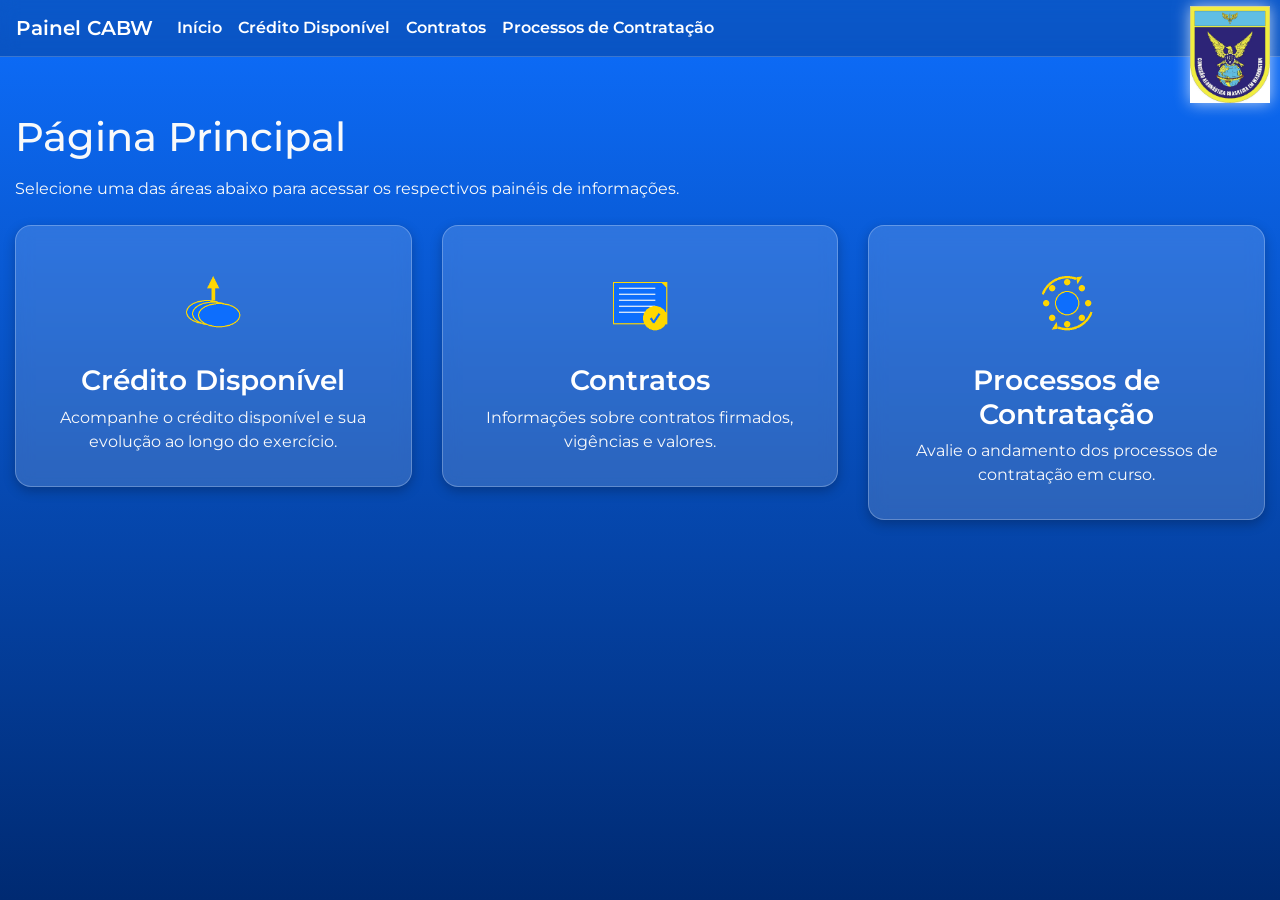
==== commit 1e227caa: "Add files via upload" ====
--- a/index.html
+++ b/index.html
@@ -5,69 +5,53 @@
   <meta name="viewport" content="width=device-width, initial-scale=1, shrink-to-fit=no">
   <title>Painel CABW - Página Principal</title>
   <link rel="stylesheet" href="https://cdn.jsdelivr.net/npm/bootstrap@4.6.2/dist/css/bootstrap.min.css">
-  <!-- Include Font Awesome for icons -->
-  <link rel="stylesheet" href="https://cdnjs.cloudflare.com/ajax/libs/font-awesome/6.4.0/css/all.min.css" integrity="sha512-pkPxmcYbBv0xiAnBWuoC8+z+L1nRdAN1n6HOywhQYIwa3Tjcj8i18V4CE83IJUVtVtu5y0E+X+3OlFt9db/fWg==" crossorigin="anonymous" referrerpolicy="no-referrer" />
   <link rel="stylesheet" type="text/css" href="css/style.css">
 </head>
 <body>
 
-<nav class="navbar navbar-expand-lg">
-  <div class="container d-flex align-items-center justify-content-between">
-    <a class="navbar-brand" href="index.html">Painel CABW</a>
-    <ul class="navbar-nav align-items-center flex-grow-1 justify-content-center">
-      <li class="nav-item active"><a class="nav-link" href="index.html"><span class="nav-icon"><i class="fa-solid fa-house"></i></span>Início</a></li>
-      <li class="nav-item"><a class="nav-link" href="credito.html"><span class="nav-icon"><i class="fa-solid fa-chart-bar"></i></span>Crédito Disponível</a></li>
-      <li class="nav-item"><a class="nav-link" href="contratos.html"><span class="nav-icon"><i class="fa-solid fa-file-contract"></i></span>Contratos</a></li>
-      <li class="nav-item"><a class="nav-link" href="processos.html"><span class="nav-icon"><i class="fa-solid fa-clipboard-list"></i></span>Processos de Contratação</a></li>
+<nav class="navbar navbar-expand-lg navbar-dark bg-primary">
+  <a class="navbar-brand" href="index.html">Painel CABW</a>
+  <img src="cabw_logo.png" alt="CABW logo" class="header-logo">
+  <button class="navbar-toggler" type="button" data-toggle="collapse" data-target="#navbarNav" aria-controls="navbarNav" aria-expanded="false" aria-label="Toggle navigation">
+    <span class="navbar-toggler-icon"></span>
+  </button>
+  <div class="collapse navbar-collapse" id="navbarNav">
+    <ul class="navbar-nav mr-auto">
+      <li class="nav-item active"><a class="nav-link" href="index.html">Início</a></li>
+      <li class="nav-item"><a class="nav-link" href="credito.html">Crédito Disponível</a></li>
+      <li class="nav-item"><a class="nav-link" href="contratos.html">Contratos</a></li>
+      <li class="nav-item"><a class="nav-link" href="processos.html">Processos de Contratação</a></li>
     </ul>
-    <img src="cabw_logo.png" alt="Brasão CABW" class="cabw-logo">
   </div>
 </nav>
 
-<section class="hero text-center">
-  <!-- Decorative aircraft silhouettes positioned behind the content -->
-  <div class="aircraft-icon aircraft-gripen"><i class="fa-solid fa-fighter-jet"></i></div>
-  <div class="aircraft-icon aircraft-h60"><i class="fa-solid fa-helicopter"></i></div>
-  <div class="aircraft-icon aircraft-kc"><i class="fa-solid fa-plane"></i></div>
-  <div class="hero-content container">
-    <!-- Decorative circular icon above heading -->
-    <span class="hero-icon"><i class="fa-solid fa-paper-plane"></i></span>
-    <h1>Página <span class="highlight">Principal</span></h1>
-    <p class="subtitle">Selecione uma das áreas abaixo para acessar os respectivos painéis de informações.</p>
-    <div class="hero-divider"></div>
-  </div>
-</section>
-
-<section class="cards-section">
-  <div class="container">
-    <div class="row">
-      <div class="col-lg-4 col-md-6 mb-4">
-        <div class="info-card text-center">
-          <div class="icon-circle"><i class="fa-solid fa-chart-line-up"></i></div>
-          <h3>Crédito Disponível</h3>
-          <p>Acompanhe o crédito disponível e sua evolução ao longo do exercício.</p>
-          <a href="credito.html" class="btn btn-panel">Acessar Painel <i class="fa-solid fa-arrow-right"></i></a>
-        </div>
-      </div>
-      <div class="col-lg-4 col-md-6 mb-4">
-        <div class="info-card text-center">
-          <div class="icon-circle"><i class="fa-solid fa-file-lines"></i></div>
-          <h3>Contratos</h3>
-          <p>Informações sobre contratos firmados, vigências e valores.</p>
-          <a href="contratos.html" class="btn btn-panel">Acessar Painel <i class="fa-solid fa-arrow-right"></i></a>
-        </div>
-      </div>
-      <div class="col-lg-4 col-md-6 mb-4">
-        <div class="info-card text-center">
-          <div class="icon-circle"><i class="fa-solid fa-clipboard-list"></i></div>
-          <h3>Processos de Contratação</h3>
-          <p>Avalie o andamento dos processos de contratação em curso.</p>
-          <a href="processos.html" class="btn btn-panel">Acessar Painel <i class="fa-solid fa-arrow-right"></i></a>
-        </div>
-      </div>
+<div class="container-fluid mt-4">
+  <h1>Página Principal</h1>
+  <p class="mb-4">Selecione uma das áreas abaixo para acessar os respectivos painéis de informações.</p>
+  <div class="row">
+    <div class="col-lg-4 col-md-6 mb-4">
+      <a href="credito.html" class="home-block d-block text-decoration-none">
+        <img src="icons/credit_icon.png" alt="Crédito Disponível">
+        <h3>Crédito Disponível</h3>
+        <p>Acompanhe o crédito disponível e sua evolução ao longo do exercício.</p>
+      </a>
+    </div>
+    <div class="col-lg-4 col-md-6 mb-4">
+      <a href="contratos.html" class="home-block d-block text-decoration-none">
+        <img src="icons/contract_icon.png" alt="Contratos">
+        <h3>Contratos</h3>
+        <p>Informações sobre contratos firmados, vigências e valores.</p>
+      </a>
+    </div>
+    <div class="col-lg-4 col-md-6 mb-4">
+      <a href="processos.html" class="home-block d-block text-decoration-none">
+        <img src="icons/process_icon.png" alt="Processos de Contratação">
+        <h3>Processos de Contratação</h3>
+        <p>Avalie o andamento dos processos de contratação em curso.</p>
+      </a>
     </div>
   </div>
-</section>
+</div>
 
 <script src="https://cdn.jsdelivr.net/npm/bootstrap@4.6.2/dist/js/bootstrap.bundle.min.js"></script>
 </body>
